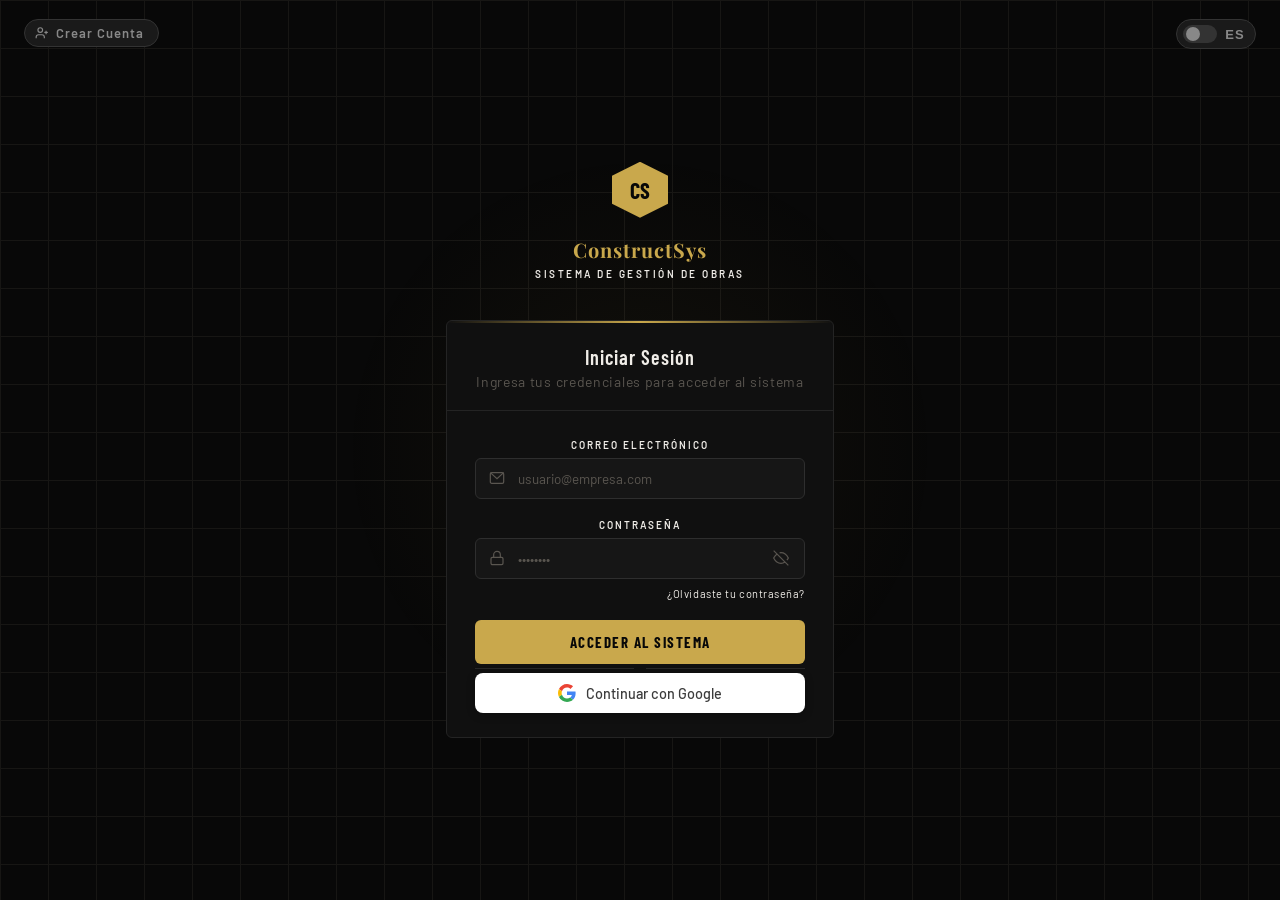
==== src/index.html @ fc194e28 "Add frontend of the website" ====
<![base64]>
<!-- DOCUMENTACIÓN -->
<!-- Login view -->
<!-- Ultima Modificación: 31/05/2026 -->
<!-- Autor: Magallanes López Carlos Gabriel -->
<!-- Email: cgmagallanes23@gmail.com -->
<!-- Versión del Proyecto: 1.0 -->
<![base64]>

<!DOCTYPE html>
<html lang="es">
	<head>
		<meta charset="UTF-8">
		<meta name="viewport" content="width=device-width, initial-scale=1.0">
		<title>ConstructSys - Login</title>
		
		<!-- Preconectar con Google Fonts -->
		<link rel="preconnect" href="https://fonts.googleapis.com">
		<link href="https://fonts.googleapis.com/css2?family=Barlow:wght@300;400;500;600&family=Barlow+Condensed:wght@400;600;700&family=Playfair+Display:wght@600;700&display=swap" rel="stylesheet">
		
		<link rel="stylesheet" href="styles/index.css">
		<link rel="icon" href="../assets/icons/constructsys.ico">
	</head>
	<body>

		<!-- Fondos decorativos -->
		<div class="bg-grid"></div>
		<div class="bg-glow"></div>

		<!-- Botón Crear Cuenta -->
		<a href="views/register.html" class="btn-register">
			<svg viewBox="0 0 24 24" fill="none" stroke="currentColor" stroke-width="2">
				<path d="M16 21v-2a4 4 0 0 0-4-4H6a4 4 0 0 0-4 4v2"/>
				<circle cx="9" cy="7" r="4"/>
				<line x1="19" y1="8" x2="19" y2="14"/>
				<line x1="22" y1="11" x2="16" y2="11"/>
			</svg>
			Crear Cuenta
		</a>

		<!-- Toasts (Notificador) -->
		<div id="toast-container"></div>

		<!-- Toggle de Idioma -->
		<button class="lang-toggle" id="lang-toggle" aria-label="Cambiar idioma">
			<div class="lang-switch"></div>
			<span class="lang-label" id="lang-label">ES</span>
		</button>

		<!-- Contenedor del Login -->
		<div class="login-wrap">

			<!-- Logo -->
			<div class="login-logo">
				<div class="logo-hex">
					<span>CS</span>
				</div>
				<div class="logo-company">
					ConstructSys
				</div>
				<div class="logo-sub">
					Sistema de Gestión de Obras
				</div>
			</div>

			<!-- Carta del Login -->
			<div class="login-card">

				<!-- Encabezado de la Carta -->
				<div class="card-header-login">
					<h1>Iniciar Sesión</h1>
					<p>Ingresa tus credenciales para acceder al sistema</p>
				</div>

				<!-- Cuerpo de la Carta -->
				<div class="card-body-login">

					<!-- Banner de Error -->
					<div class="error-banner" id="error-banner">
						
						<!-- Stroke es el contorno y la  ViewBox: min-x, min-y, width, height -->
						<svg viewBox="0 0 24 24" fill="none" stroke="currentColor" stroke-width="2">   
							<circle cx="12" cy="12" r="10"/>
							<line x1="12" y1="8" x2="12" y2="12"/>
							<line x1="12" y1="16" x2="12.01" y2="16"/>
						</svg>
						
						<span id="error-msg">Credenciales incorrectas.</span>
					</div>

					<!-- Campo de Email-->
					<div class="field">
						<label for="email">Correo Electrónico</label>
						<div class="input-wrap">
							<svg class="input-icon" viewBox="0 0 24 24" fill="none" stroke="currentColor" stroke-width="1.8">							
								<rect x="2" y="4" width="20" height="16" rx="2"/>
								<polyline points="2,4 12,13 22,4"/>
							</svg>
							<input type="email" id="email" placeholder="usuario@empresa.com" autocomplete="off">
						</div>
					</div>

					<!-- Campo de Contraseña -->
					<div class="field">
						
						<!-- Encabezado del Campo de Contraseña -->
						<label for="password">Contraseña</label>
						
						<!-- Contenedor del Campo de Contraseña -->
						<div class="input-wrap">
							<svg class="input-icon" viewBox="0 0 24 24" fill="none" stroke="currentColor" stroke-width="1.8">
								<rect x="3" y="11" width="18" height="11" rx="2"/>
								
								<!-- M=Move To, V=Vertical Line, v=Vertical Line (relative), a=Arc (Relative), c=Cubic Bezier Curve (relative) -->
								<path d="M7 11V7a5 5 0 0 1 10 0v4"/>
							
							</svg>
							<input type="password" id="password" placeholder="••••••••" autocomplete="off">
							<button type="button" class="toggle-pw" id="toggle-pw" aria-label="Mostrar contraseña">
								
								<!-- Icono del Ojo Cerrado -->
								<svg id="icon-eye-off" viewBox="0 0 24 24" fill="none" stroke="currentColor" stroke-width="1.8">
									<path d="M17.94 17.94A10.07 10.07 0 0 1 12 20c-7 0-11-8-11-8a18.45 18.45 0 0 1 5.06-5.94"/>
									<path d="M9.9 4.24A9.12 9.12 0 0 1 12 4c7 0 11 8 11 8a18.5 18.5 0 0 1-2.16 3.19"/>
									<line x1="1" y1="1" x2="23" y2="23"/>
								</svg>
								
								<!-- Icono del Ojo Abierto -->
								<svg id="icon-eye" viewBox="0 0 24 24" fill="none" stroke="currentColor" stroke-width="1.8" style="display:none">
									<path d="M1 12s4-8 11-8 11 8 11 8-4 8-11 8-11-8-11-8z"/>
									<circle cx="12" cy="12" r="3"/>
								</svg>

							</button>
						</div>
					</div>

					<!-- Olvidaste tu contraseña -->
					<div class="field-meta">
						<a href="#" class="link-subtle">¿Olvidaste tu contraseña?</a>
					</div>

					<!-- Botón de Envío -->
					<button class="btn-submit" id="btn-login">
						<span class="btn-text">Acceder al Sistema</span>
						<div class="spinner"></div>
					</button>
					
					<!-- Separador -->
					<div class="divider-oauth"></div>

					<!-- Google OAuth -->
					<a href="api/auth/google/redirect.php" class="btn-google">
						<svg width="18" height="18" viewBox="0 0 48 48">
							<path fill="#EA4335" d="M24 9.5c3.54 0 6.71 1.22 9.21 3.6l6.85-6.85C35.9 2.38 30.47 0 24 0 14.62 0 6.51 5.38 2.56 13.22l7.98 6.19C12.43 13.72 17.74 9.5 24 9.5z"/>
							<path fill="#4285F4" d="M46.98 24.55c0-1.57-.15-3.09-.38-4.55H24v9.02h12.94c-.58 2.96-2.26 5.48-4.78 7.18l7.73 6c4.51-4.18 7.09-10.36 7.09-17.65z"/>
							<path fill="#FBBC05" d="M10.53 28.59c-.48-1.45-.76-2.99-.76-4.59s.27-3.14.76-4.59l-7.98-6.19C.92 16.46 0 20.12 0 24c0 3.88.92 7.54 2.56 10.78l7.97-6.19z"/>
							<path fill="#34A853" d="M24 48c6.48 0 11.93-2.13 15.89-5.81l-7.73-6c-2.18 1.48-4.97 2.31-8.16 2.31-6.26 0-11.57-4.22-13.47-9.91l-7.98 6.19C6.51 42.62 14.62 48 24 48z"/>
						</svg>
						Continuar con Google
					</a>

				</div>
			</div>
		</div>

		<!-- Scripts -->
		<script src="scripts/index.js"></script>
	
	</body>
</html>

<![base64]>
---- src/styles/index.css ----
/*****************************************************************************************************************************************************************************/
/*                                                                                                                                                                           */
/*                                                                  Estilos para el Proyecto ConstructSys                                                                    */
/*                                                                                                                                                                           */
/*****************************************************************************************************************************************************************************/
/*                                                                                                                                                                           */
/* Autor: Magallanes López Carlos Gabriel                                                                                                                                    */
/* Versión del Proyecto: 1.0                                                                                                                                                 */
/* Correo: cgmagallanes23@gmail.com                                                                                                                                          */
/* Ultima Modificación: 22/05/2026                                                                                                                                           */
/*                                                                                                                                                                           */
/*****************************************************************************************************************************************************************************/

/* Variables */
:root {
	--bg: #080808;
	--surface:#101010;
	--surface2: #161616;
	--surface3: #1e1e1e;
	--border: #242424;
	--border2: #2e2e2e;
	--gold: #c9a84c;
	--gold-dim: #8a6e2e;
	--gold-glow: rgba(201,168,76,0.12);
	--red: #c0392b;
	--green: #27ae60;
	--text: #f0ede8;
	--text2: #9e9890;
	--text3: #5a5650;
	--radius: 6px;
	--transition: 0.3s cubic-bezier(0.4, 0, 0.2, 1);
}

/* Reset básico */
*, *::before, *::after{
	box-sizing: border-box;
	margin: 0;
	padding: 0;
}

/* Comportamiento de scroll suave */
html{scroll-behavior:smooth;}

/* Estilos del Cuerpo */
body {
	font-family: 'Barlow', sans-serif;
	background: var(--bg);
	color: var(--text);
	min-height: 100vh;
	display: flex;
	align-items: center;
	justify-content: center;
	overflow: hidden;                                                                    /* Evita scroll al tener fondos fijos */
	position: relative;
}

/* Cuadrícula de fondo */
.bg-grid {
	position: fixed;
	inset: 0;                                                                            /* Hace que el fondo cubra toda la pantalla sin importar el tamaño */
	background-image:
		linear-gradient(#736e61 1px, transparent 1px),
		linear-gradient(90deg, #736e61 1px, transparent 1px);
	background-size: 48px 48px;
	opacity: 0.15;
	pointer-events: none;
}

/* Resplandor suave centrado */
.bg-glow {
	position: fixed;
	width: 600px;
	height: 600px;
	border-radius: 50%;
	background: radial-gradient(circle, rgba(201, 168, 76, 0.06) 0%, transparent 70%);   /* Un resplandor suave centrado */
	top: 50%;
	left: 50%;
	transform: translate(-50%, -50%);
	pointer-events: none;
}

/* Contenedor de login */
.login-wrap {
	position: relative;
	z-index: 10;
	width: 100%;
	max-width: 420px;
	padding: 24px 16px;
	animation: fadeUp 0.65s ease forwards;
	opacity: 0;
}

/* Animación de aparición */
@keyframes fadeUp {
  from {opacity: 0; transform: translateY(28px);}
  to {opacity: 1; transform: translateY(0);}
}

/* Logo / encabezado */
.login-logo {
	display: flex;
	flex-direction: column;
	align-items: center;
	margin-bottom: 40px;
}

/* Hexágono del logo */
.logo-hex {
	width: 56px; height: 56px;
	background: var(--gold);
	clip-path: polygon(50% 0%,100% 25%,100% 75%,50% 100%,0% 75%,0% 25%);
	display: flex;
	align-items: center;
	justify-content: center;
	margin-bottom: 18px;
	animation: hexPulse 3s ease-in-out infinite;
}

/* Animación de pulso para el hexágono */
@keyframes hexPulse {
  0%, 100% {box-shadow:0 0 0 0 rgba(201, 168, 76, 0);}
  50% {box-shadow:0 0 0 8px rgba(201, 168, 76, 0.12);}
}

/* Texto dentro del hexágono */
.logo-hex span {
	font-family: 'Barlow Condensed', sans-serif;
	font-weight: 700;
	font-size: 22px;
	color: var(--bg);
}

/* Nombre de la empresa debajo del hexágono */
.logo-company {
	font-family: 'Playfair Display', serif;
	font-size: 20px;
	font-weight: 700;
	color: var(--gold);
	letter-spacing: 0.05em;
	text-align: center;
}

/* Subtítulo del logo */
.logo-sub {
	font-size: 10px;
	font-weight: 600;
	color: var(--text);
	letter-spacing: 0.25em;
	text-transform: uppercase;
	margin-top: 5px;
}

/* Tarjeta del formulario */
.login-card {
	background: var(--surface);
	border: 1px solid var(--border);
	border-radius: var(--radius);
	overflow: hidden;                                                                    /* Hace que el contenido se corte dentro del contenedor */
	position: relative;
}

/* Línea dorada superior */
.login-card::before {
	content: '';
	position: absolute;
	top: 0; left: 0; right: 0; height: 2px;
	background: linear-gradient(90deg, transparent, var(--gold), transparent);
}

/* Encabezado de la tarjeta */
.card-header-login {
	padding: 24px 28px 20px;
	border-bottom: 1px solid var(--border);
}

/* Título del encabezado */
.card-header-login h1 {
	font-family: 'Barlow Condensed', sans-serif;
	font-size: 20px;
	font-weight: 600;
	letter-spacing: 0.05em;
	color: var(--text);
	text-align: center;
}

/* Párrafo debajo del título */
.card-header-login p {
	font-size: 14px;
	color: var(--text3);
	margin-top: 4px;
	letter-spacing: 0.05em;
	text-align: center;
}

/* Cuerpo del formulario */
.card-body-login {padding: 28px 28px 24px;}

/* Grupos de campo */
.field {
	display: flex;
	flex-direction: column;
	gap: 7px;
	margin-bottom: 20px;
}

/* Etiquetas de Grupos de campo */
.field label {
	font-size: 10px;
	font-weight: 600;
	letter-spacing: 0.2em;
	text-transform: uppercase;
	color: var(--text);
	text-align: center;
}

/* Contenedor del campo de entrada */
.input-wrap {position: relative;}

/* Icono dentro del campo de entrada */
.input-wrap .input-icon {
	position: absolute;
	left: 14px;
	top: 50%;
	transform: translateY(-50%);
	width: 16px; height: 16px;
	color: var(--text3);
	pointer-events: none;
	transition: color var(--transition);
}

/* Estilos para los campos de entrada */
.input-wrap input {
	background: var(--surface2);
	border: 1px solid var(--border2);
	border-radius: var(--radius);
	padding: 11px 14px 11px 42px;
	color: var(--text);
	font-family: 'Barlow', sans-serif;
	font-size: 13.5px;
	width: 100%;
	outline: none;
	transition: border-color var(--transition), box-shadow var(--transition);
	appearance: none;                                                                    /* Elimina estilos nativos en navegadores como Safari */
}

/* Estado de enfoque para los campos de entrada */
.input-wrap input:focus {
	border-color: var(--gold);
	box-shadow: 0 0 0 3px var(--gold-glow);
}

/* Línea de enfoque debajo del campo de entrada */
.input-wrap input:focus + .input-focus-line { opacity: 1; }

/* Cambia el color del icono cuando el campo de entrada está enfocado */
.input-wrap input:focus ~ .input-icon { color: var(--gold); }

/* Placeholder de los campos de entrada */
.input-wrap input::placeholder { color: var(--text3); }

/* Botón de mostrar/ocultar contraseña */
.toggle-pw {
	position: absolute;
	right: 12px;
	top: 50%;
	transform: translateY(-50%);
	background: none;
	border: none;
	cursor: pointer;
	color: var(--text3);
	padding: 4px;
	transition: color var(--transition);
	display: flex;
	align-items: center;
}

/* Estado hover para el botón de mostrar/ocultar contraseña */
.toggle-pw:hover {color: var(--gold);}

/* Iconos dentro del botón de mostrar/ocultar contraseña */
.toggle-pw svg {width: 16px; height: 16px;}

/* Botón de submit */
.btn-submit {
	width: 100%;
	padding: 13px 22px;
	background: var(--gold);
	color: var(--bg);
	border: none;
	border-radius: var(--radius);
	font-family: 'Barlow Condensed', sans-serif;
	font-size: 15px;
	font-weight: 700;
	letter-spacing: 0.1em;
	text-transform: uppercase;
	cursor: pointer;
	transition: all var(--transition);
	position: relative;
	overflow: hidden;
	margin-top: 8px;
	display: flex;
	align-items: center;
	justify-content: center;
	gap: 10px;
}

/* Estado hover para el botón de submit */
.btn-submit:hover:not(:disabled) {
	background: #d9b85c;
	box-shadow: 0 4px 20px rgba(201,168,76,0.28);
	transform: translateY(-1px);
}

/* Estado activo para el botón de submit */
.btn-submit:active:not(:disabled) {transform: translateY(0);}

/* Estado deshabilitado para el botón de submit */
.btn-submit:disabled {
	opacity: 0.6;
	cursor: not-allowed;
	transform: none;
	box-shadow: none;
}

/* Spinner */
.spinner {
	display: none;
	width: 18px; height: 18px;
	border: 2px solid rgba(8,8,8,0.3);
	border-top-color: var(--bg);
	border-radius: 50%;
	animation: spin 0.7s linear infinite;
}

/* Animación de giro para el spinner */
@keyframes spin {to {transform: rotate(360deg);}}

/* Estado de carga para el botón de submit */
.btn-submit.loading .btn-text {display: none;}

/* Muestra el spinner cuando el botón está en estado de carga */
.btn-submit.loading .spinner {display: block;}

/* Mensaje de error */
.error-banner {
	display: none;
	align-items: center;
	gap: 10px;
	background: rgba(192,57,43,0.08);
	border: 1px solid rgba(192,57,43,0.25);
	border-left: 3px solid var(--red);
	border-radius: var(--radius);
	padding: 11px 14px;
	font-size: 12.5px;
	color: #e74c3c;
	margin-bottom: 20px;
	animation: slideInBanner 0.3s ease;
}

/* Muestra el banner de error */
.error-banner.show {display: flex;}

/* Animación de Dezliz hacia adentro del Banner */
@keyframes slideInBanner {
  from {opacity:0; transform:translateY(-8px);}
  to {opacity:1; transform:translateY(0);}
}

/* SVG del Banner */
.error-banner svg {
	width: 16px; 
	height: 16px; 
	flex-shrink: 0;
}

/* Enlace de olvidé contraseña */
.field-meta {
	display: flex;
	justify-content: flex-end;
	margin-top: -12px;
	margin-bottom: 20px;
}

/* Link de olvidé contraseña */
.link-subtle {
	font-size: 11px;
	color: var(--text);
	text-decoration: none;
	transition: color var(--transition);
	letter-spacing: 0.05em;
}

/* Estado Hover del Link de olvidé contraseña */
.link-subtle:hover {color: var(--gold);}

/* Contenedor del Toast de éxito */
#toast-container {
  position: fixed;
  top: 24px;
  right: 24px;
  z-index: 9999;
  display: flex;
  flex-direction: column;
  gap: 10px;
}

/* Toast de éxito */
.toast {
	background: var(--surface);
	border: 1px solid var(--border);
	border-left: 3px solid var(--gold);
	padding: 14px 18px;
	border-radius: var(--radius);
	font-size: 13px;
	color: var(--text);
	display: flex;
	align-items: center;
	gap: 10px;
	box-shadow: 0 8px 32px rgba(0,0,0,0.5);
	animation: slideIn 0.3s ease forwards;
	max-width: 300px;
}

/* Resultados del Toast */
.toast.success {border-left-color: var(--green);}                                        /* Exito */
.toast.error {border-left-color: var(--red);}                                            /* Fallo */

/* Animación de Desliz hacia adentro */
@keyframes slideIn {
  from {transform: translateX(100%); opacity: 0;}
  to {transform: translateX(0); opacity: 1;}
}

/* Scrollbar */
::-webkit-scrollbar{width: 6px; height: 6px;}                                            /* Ancho y Alto del Scrollbar */ 
::-webkit-scrollbar-track{background: var(--surface);}                                   /* Pista del Scrollbar */
::-webkit-scrollbar-thumb{background: var(--border2); border-radius: 3px;}               /* Pulgar del Scrollbar */
::-webkit-scrollbar-thumb:hover{background: var(--gold-dim);}                            /* Estado de Hover del Scrollbar */

/* Toggle de Idioma */
.lang-toggle {
	position: fixed;
	top: 1.2rem;
	right: 1.5rem;
	z-index: 100;
	display: flex;
	align-items: center;
	gap: 8px;
	background: #1a1a1a;
	border: 1.5px solid #333;
	border-radius: 999px;
	padding: 5px 10px 5px 6px;
	cursor: pointer;
	user-select: none;                                                                     /* Evita que el texto del toggle sea seleccionable */
	transition: border-color 0.2s;
}

/* Estado Hover para el Toggle de Idioma */
.lang-toggle:hover {border-color: var(--gold);}

/* Interruptor del Toggle de Idioma */
.lang-toggle .lang-switch {
	width: 34px;
	height: 18px;
	background: #333;
	border-radius: 999px;
	position: relative;
	transition: background 0.25s;
	flex-shrink: 0;       
	box-sizing: border-box;                                                           
}

/* PseudoElemento del Interruptor para crear el círculo deslizante */
.lang-toggle .lang-switch::after {
    content: '';
    position: absolute;
    top: 50%;
    left: 3px;
    transform: translateY(-50%);
    width: 14px;
    height: 14px;
    background: #888;
    border-radius: 50%;
    transition: transform 0.25s, background 0.25s;
}

/* Estado Activo para el Toggle de Idioma */
.lang-toggle.active .lang-switch { 
	background: #1a1a1a; 
	border: 1.5px solid var(--gold); 
}

/* Mueve el círculo del interruptor y cambia su color cuando el toggle está activo */
.lang-toggle.active .lang-switch::after { 
	transform: translateY(-50%) translateX(16px);  
	background: var(--gold); 
}

/* Etiqueta del idioma al lado del interruptor */
.lang-toggle .lang-label {
	font-size: 13px;
	font-weight: 600;
	letter-spacing: 0.08em;
	color: #888;
	transition: color 0.25s;
	min-width: 20px;
	text-align: center;
}

/* Cambia el color de la etiqueta del idioma activo */
.lang-toggle.active .lang-label {color: var(--gold);}

/* Botón Crear Cuenta */
.btn-register {
	position: fixed;
	top: 1.2rem;
	left: 1.5rem;
	z-index: 100;
	display: flex;
	align-items: center;
	gap: 7px;
	background: #1a1a1a;
	border: 1.5px solid #333;
	border-radius: 999px;
	padding: 5px 14px 5px 10px;
	font-family: 'Barlow', sans-serif;
	font-size: 13px;
	font-weight: 600;
	letter-spacing: 0.08em;
	color: #888;
	text-decoration: none;
	transition: border-color 0.2s, color 0.2s;
}

/* Estado Hover para el Botón Crear Cuenta */
.btn-register:hover {
	border-color: var(--gold);
	color: var(--gold);
}

/* SVG del botón Crear Cuenta */
.btn-register svg {
	width: 14px;
	height: 14px;
}

/* Separador */
.divider-oauth {
    display: flex;
    align-items: center;
    gap: 0.75rem;
    margin: 0.25rem 0;
}

/* Líneas a los lados del texto del separador */
.divider-oauth::before, .divider-oauth::after {
    content: '';
    flex: 1;
    height: 1px;
    background: rgba(255, 255, 255, 0.1);
}

/* Texto del separador */
.divider-oauth span {
    font-size: 0.72rem;
    color: rgba(255, 255, 255, 0.35);
    letter-spacing: 0.05em;
    text-transform: uppercase;
    white-space: nowrap;
}

/* Botón Google */
.btn-google {
    display: flex;
    align-items: center;
    justify-content: center;
    gap: 0.65rem;
    width: 100%;
    padding: 0.7rem 1rem;
    background: #ffffff;
    color: #3c3c3c;
    border: none;
    border-radius: 8px;
    font-family: 'Barlow', sans-serif;
    font-size: 0.9rem;
    font-weight: 500;
    text-decoration: none;
    cursor: pointer;
    transition: background 0.2s ease, box-shadow 0.2s ease, transform 0.15s ease;
    box-shadow: 0 2px 8px rgba(0, 0, 0, 0.25);
}

/* Estado Hover para el botón Google */
.btn-google:hover {
    background: #f5f5f5;
    box-shadow: 0 4px 14px rgba(0, 0, 0, 0.35);
    transform: translateY(-1px);
}

/* Estado Activo para el botón Google */
.btn-google:active {
    transform: translateY(0);
    box-shadow: 0 2px 6px rgba(0, 0, 0, 0.2);
}

/* SVG dentro del botón Google */
.btn-google svg {flex-shrink: 0;}

/* Responsive Design (Reducir Padding) */
@media(max-width:480px){
	.card-body-login, .card-header-login, .card-footer-login{
		padding-left:20px;
		padding-right:20px;
	}
}

/*****************************************************************************************************************************************************************************/
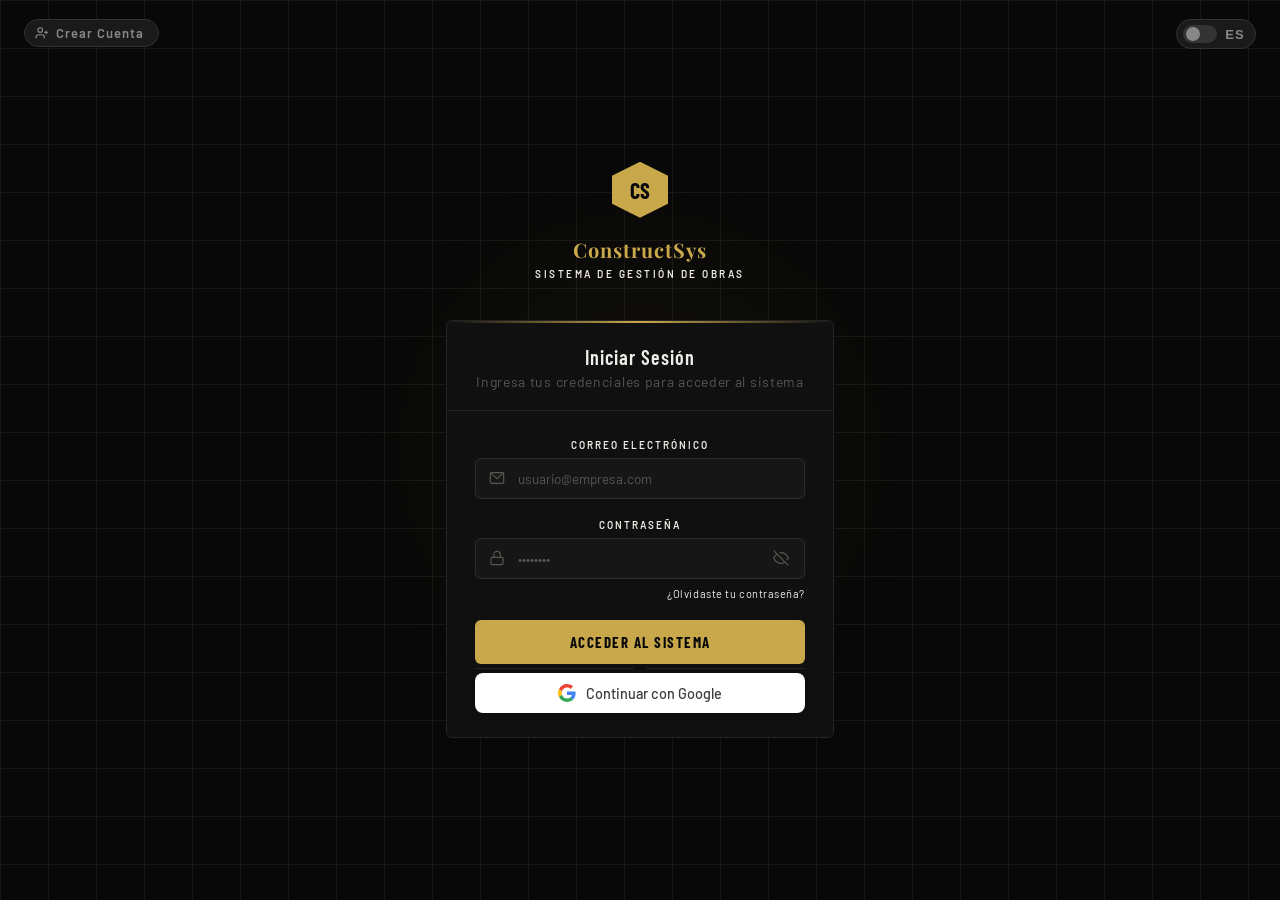
==== commit 39685185: "Add files via upload" ====
--- a/src/index.html
+++ b/src/index.html
@@ -1,7 +1,7 @@
 <![base64]>
 <!-- DOCUMENTACIÓN -->
 <!-- Login view -->
-<!-- Ultima Modificación: 31/05/2026 -->
+<!-- Ultima Modificación: 05/06/2026 -->
 <!-- Autor: Magallanes López Carlos Gabriel -->
 <!-- Email: cgmagallanes23@gmail.com -->
 <!-- Versión del Proyecto: 1.0 -->
@@ -19,7 +19,7 @@
 		<link href="https://fonts.googleapis.com/css2?family=Barlow:wght@300;400;500;600&family=Barlow+Condensed:wght@400;600;700&family=Playfair+Display:wght@600;700&display=swap" rel="stylesheet">
 		
 		<link rel="stylesheet" href="styles/index.css">
-		<link rel="icon" href="../assets/icons/constructsys.ico">
+		<link rel="icon" href="assets/icons/constructsys.ico">
 	</head>
 	<body>
 
@@ -137,7 +137,7 @@
 
 					<!-- Olvidaste tu contraseña -->
 					<div class="field-meta">
-						<a href="#" class="link-subtle">¿Olvidaste tu contraseña?</a>
+						<a href="views/forgot-password.html" class="link-subtle">¿Olvidaste tu contraseña?</a>
 					</div>
 
 					<!-- Botón de Envío -->
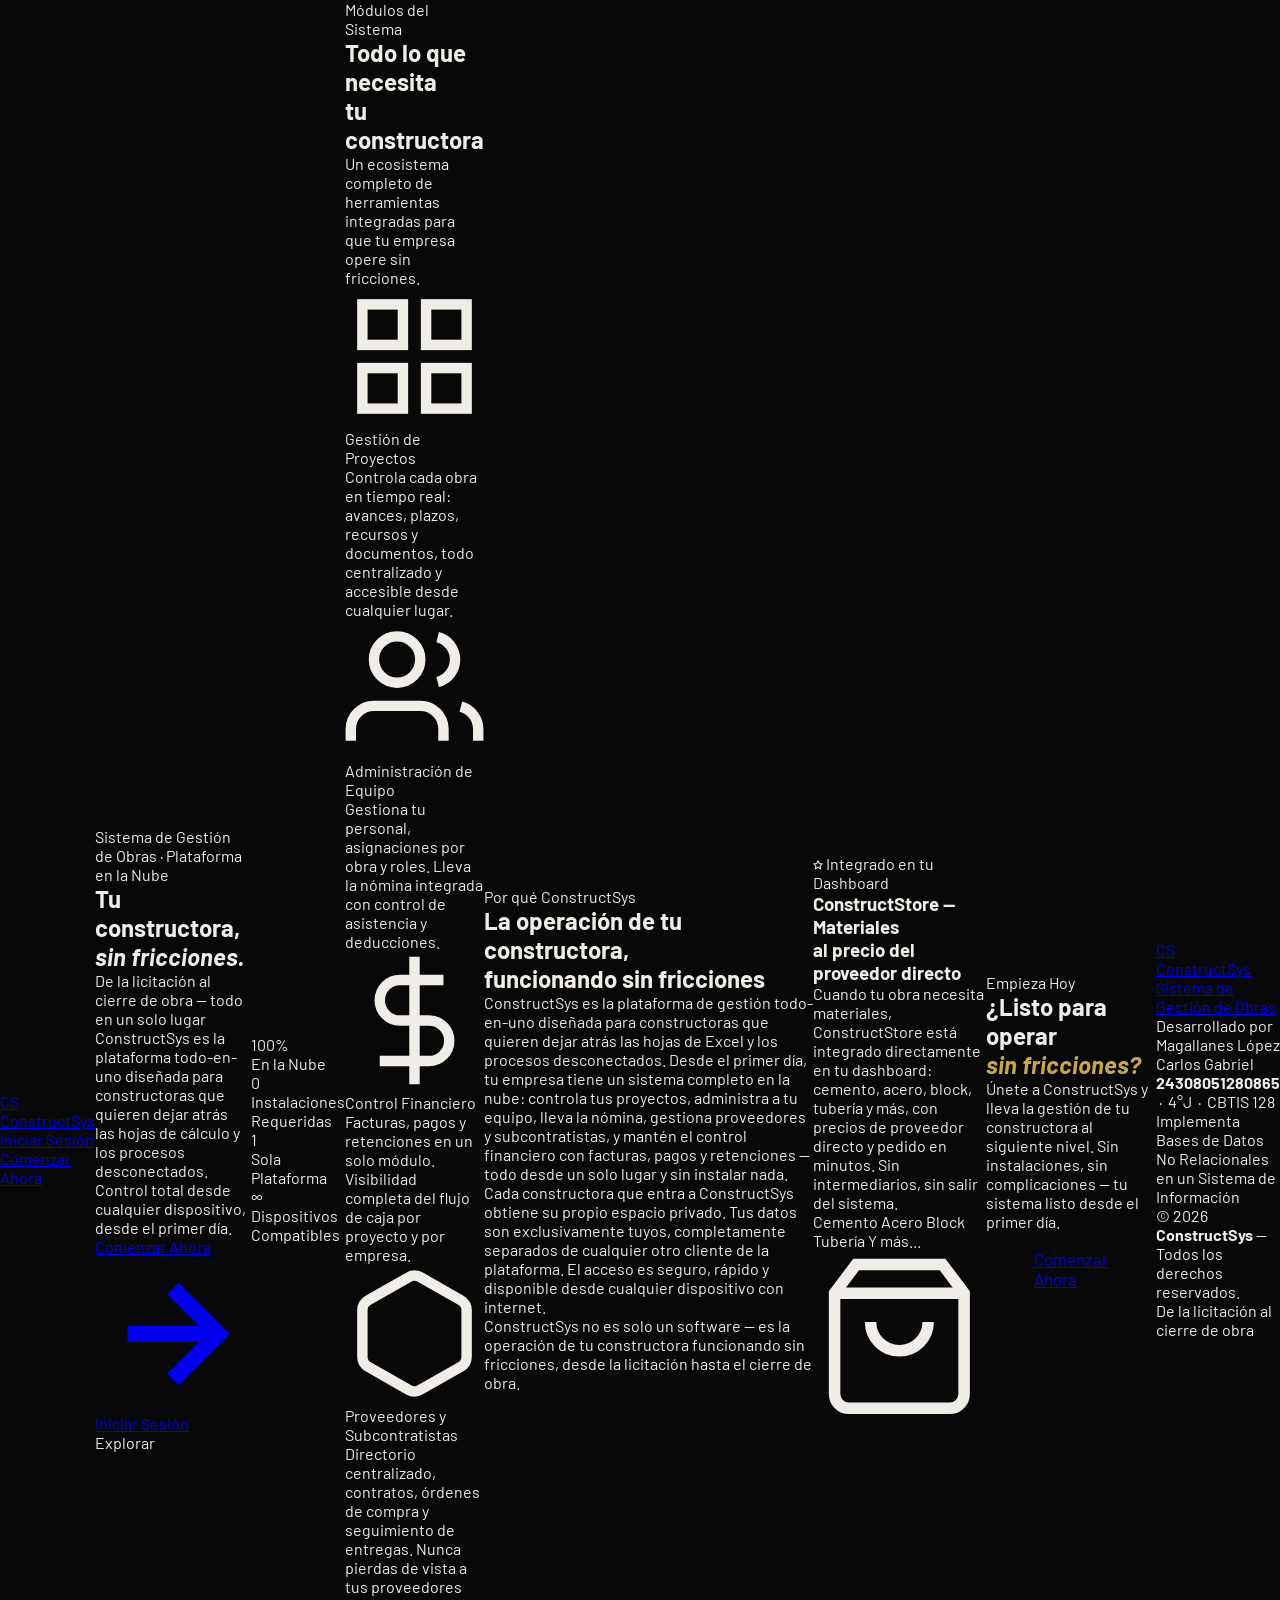
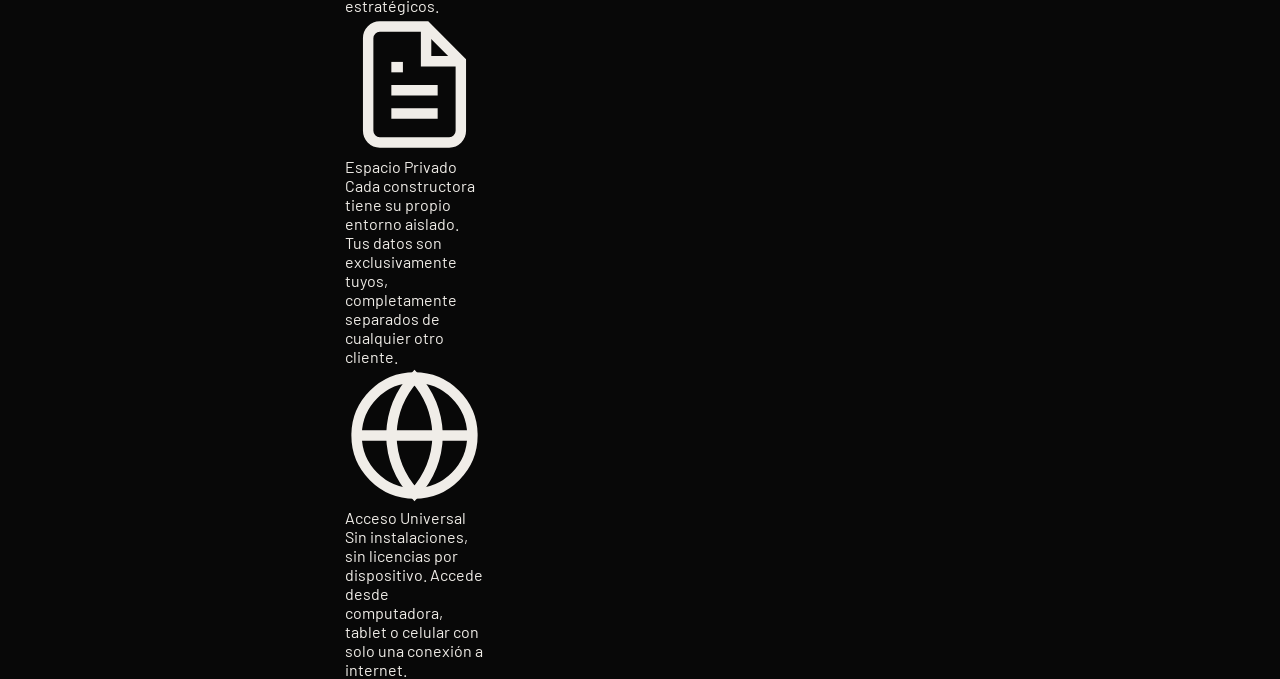
==== commit 00606d33: "Add files via upload" ====
--- a/src/index.html
+++ b/src/index.html
@@ -1,6 +1,6 @@
 <![base64]>
 <!-- DOCUMENTACIÓN -->
-<!-- Login view -->
+<!-- Landing Page / Index view -->
 <!-- Ultima Modificación: 05/06/2026 -->
 <!-- Autor: Magallanes López Carlos Gabriel -->
 <!-- Email: cgmagallanes23@gmail.com -->
@@ -12,161 +12,373 @@
 	<head>
 		<meta charset="UTF-8">
 		<meta name="viewport" content="width=device-width, initial-scale=1.0">
-		<title>ConstructSys - Login</title>
-		
+		<title>ConstructSys — Gestión de Obras</title>
+
 		<!-- Preconectar con Google Fonts -->
 		<link rel="preconnect" href="https://fonts.googleapis.com">
-		<link href="https://fonts.googleapis.com/css2?family=Barlow:wght@300;400;500;600&family=Barlow+Condensed:wght@400;600;700&family=Playfair+Display:wght@600;700&display=swap" rel="stylesheet">
-		
+		<link href="https://fonts.googleapis.com/css2?family=Barlow:wght@300;400;500;600&family=Barlow+Condensed:wght@400;600;700;800&family=Playfair+Display:ital,wght@0,700;1,600&display=swap" rel="stylesheet">
+
 		<link rel="stylesheet" href="styles/index.css">
 		<link rel="icon" href="assets/icons/constructsys.ico">
 	</head>
 	<body>
 
-		<!-- Fondos decorativos -->
-		<div class="bg-grid"></div>
-		<div class="bg-glow"></div>
-
-		<!-- Botón Crear Cuenta -->
-		<a href="views/register.html" class="btn-register">
-			<svg viewBox="0 0 24 24" fill="none" stroke="currentColor" stroke-width="2">
-				<path d="M16 21v-2a4 4 0 0 0-4-4H6a4 4 0 0 0-4 4v2"/>
-				<circle cx="9" cy="7" r="4"/>
-				<line x1="19" y1="8" x2="19" y2="14"/>
-				<line x1="22" y1="11" x2="16" y2="11"/>
-			</svg>
-			Crear Cuenta
-		</a>
-
-		<!-- Toasts (Notificador) -->
-		<div id="toast-container"></div>
-
-		<!-- Toggle de Idioma -->
-		<button class="lang-toggle" id="lang-toggle" aria-label="Cambiar idioma">
-			<div class="lang-switch"></div>
-			<span class="lang-label" id="lang-label">ES</span>
-		</button>
-
-		<!-- Contenedor del Login -->
-		<div class="login-wrap">
+		<!-- NAVBAR -->
+		<nav>
 
 			<!-- Logo -->
-			<div class="login-logo">
-				<div class="logo-hex">
+			<a href="#" class="nav-logo">
+				<div class="nav-hex">
 					<span>CS</span>
 				</div>
-				<div class="logo-company">
-					ConstructSys
-				</div>
-				<div class="logo-sub">
-					Sistema de Gestión de Obras
-				</div>
-			</div>
-
-			<!-- Carta del Login -->
-			<div class="login-card">
-
-				<!-- Encabezado de la Carta -->
-				<div class="card-header-login">
-					<h1>Iniciar Sesión</h1>
-					<p>Ingresa tus credenciales para acceder al sistema</p>
-				</div>
-
-				<!-- Cuerpo de la Carta -->
-				<div class="card-body-login">
-
-					<!-- Banner de Error -->
-					<div class="error-banner" id="error-banner">
-						
-						<!-- Stroke es el contorno y la  ViewBox: min-x, min-y, width, height -->
-						<svg viewBox="0 0 24 24" fill="none" stroke="currentColor" stroke-width="2">   
+				<span class="nav-brand">ConstructSys</span>
+			</a>
+
+			<!-- Botones de Acción -->
+			<div class="nav-cta">
+				<a href="views/login.html" class="nav-link">Iniciar Sesión</a>
+				<a href="views/register.html" class="btn-nav">Comenzar Ahora</a>
+			</div>
+
+		</nav>
+
+		<!-- HERO -->
+		<section class="hero">
+
+			<!-- Fondos Decorativos -->
+			<div class="hero-bg">
+				<div class="bg-grid-fine"></div>
+				<div class="bg-grid-coarse"></div>
+				<div class="bg-diag"></div>
+				<div class="bg-radial"></div>
+			</div>
+
+			<!-- Esquinas Decorativas -->
+			<div class="corner-tl"></div>
+			<div class="corner-br"></div>
+
+			<!-- Contenido del Hero -->
+			<div class="hero-content">
+
+				<!-- Etiqueta Superior -->
+				<div class="hero-eyebrow">
+					<span class="hero-eyebrow-dot"></span>
+					Sistema de Gestión de Obras · Plataforma en la Nube
+				</div>
+
+				<!-- Título Principal -->
+				<h1 class="hero-title">
+					Tu constructora,<br><em>sin fricciones.</em>
+				</h1>
+
+				<!-- Subtítulo -->
+				<p class="hero-tagline">De la licitación al cierre de obra — todo en un solo lugar</p>
+
+				<!-- Descripción -->
+				<p class="hero-desc">
+					ConstructSys es la plataforma todo-en-uno diseñada para constructoras que quieren dejar atrás las hojas de cálculo y los procesos desconectados. Control total desde cualquier dispositivo, desde el primer día.
+				</p>
+
+				<!-- Botones de Acción -->
+				<div class="hero-actions">
+
+					<!-- Botón Primario -->
+					<a href="views/register.html" class="btn-primary">
+						Comenzar Ahora
+						<!-- Flecha hacia la derecha -->
+						<svg viewBox="0 0 24 24" fill="none" stroke="currentColor" stroke-width="2.5">
+							<line x1="5" y1="12" x2="19" y2="12"/>
+							<polyline points="12 5 19 12 12 19"/>
+						</svg>
+					</a>
+
+					<!-- Botón Secundario -->
+					<a href="views/login.html" class="btn-outline">Iniciar Sesión</a>
+
+				</div>
+
+			</div>
+
+			<!-- Indicador de Scroll -->
+			<div class="scroll-hint">
+				<span>Explorar</span>
+				<div class="scroll-arrow"></div>
+			</div>
+
+		</section>
+
+		<!-- ESTADÍSTICAS -->
+		<div class="stats-strip">
+			<div class="stats-inner">
+
+				<div class="stat-item">
+					<div class="stat-number">100%</div>
+					<div class="stat-label">En la Nube</div>
+				</div>
+
+				<div class="stat-item">
+					<div class="stat-number">0</div>
+					<div class="stat-label">Instalaciones Requeridas</div>
+				</div>
+
+				<div class="stat-item">
+					<div class="stat-number">1</div>
+					<div class="stat-label">Sola Plataforma</div>
+				</div>
+
+				<div class="stat-item">
+					<div class="stat-number">∞</div>
+					<div class="stat-label">Dispositivos Compatibles</div>
+				</div>
+
+			</div>
+		</div>
+
+		<!-- FUNCIONALIDADES -->
+		<section class="features">
+
+			<!-- Encabezado de la Sección -->
+			<div class="section-eyebrow">Módulos del Sistema</div>
+			<h2 class="section-title">Todo lo que necesita<br>tu constructora</h2>
+			<p class="section-sub">Un ecosistema completo de herramientas integradas para que tu empresa opere sin fricciones.</p>
+
+			<!-- Cuadrícula de Tarjetas -->
+			<div class="features-grid">
+
+				<!-- Tarjeta: Gestión de Proyectos -->
+				<div class="feature-card">
+					<div class="feature-icon">
+						<!-- Cuatro cuadros (cuadrícula) -->
+						<svg viewBox="0 0 24 24" fill="none" stroke="currentColor" stroke-width="1.8">
+							<rect x="3" y="3" width="7" height="7"/>
+							<rect x="14" y="3" width="7" height="7"/>
+							<rect x="3" y="14" width="7" height="7"/>
+							<rect x="14" y="14" width="7" height="7"/>
+						</svg>
+					</div>
+					<div class="feature-title">Gestión de Proyectos</div>
+					<div class="feature-desc">Controla cada obra en tiempo real: avances, plazos, recursos y documentos, todo centralizado y accesible desde cualquier lugar.</div>
+				</div>
+
+				<!-- Tarjeta: Administración de Equipo -->
+				<div class="feature-card">
+					<div class="feature-icon">
+						<!-- Grupo de personas -->
+						<svg viewBox="0 0 24 24" fill="none" stroke="currentColor" stroke-width="1.8">
+							<path d="M17 21v-2a4 4 0 0 0-4-4H5a4 4 0 0 0-4 4v2"/>
+							<circle cx="9" cy="7" r="4"/>
+							<path d="M23 21v-2a4 4 0 0 0-3-3.87"/>
+							<path d="M16 3.13a4 4 0 0 1 0 7.75"/>
+						</svg>
+					</div>
+					<div class="feature-title">Administración de Equipo</div>
+					<div class="feature-desc">Gestiona tu personal, asignaciones por obra y roles. Lleva la nómina integrada con control de asistencia y deducciones.</div>
+				</div>
+
+				<!-- Tarjeta: Control Financiero -->
+				<div class="feature-card">
+					<div class="feature-icon">
+						<!-- Símbolo de dólar -->
+						<svg viewBox="0 0 24 24" fill="none" stroke="currentColor" stroke-width="1.8">
+							<line x1="12" y1="1" x2="12" y2="23"/>
+							<path d="M17 5H9.5a3.5 3.5 0 0 0 0 7h5a3.5 3.5 0 0 1 0 7H6"/>
+						</svg>
+					</div>
+					<div class="feature-title">Control Financiero</div>
+					<div class="feature-desc">Facturas, pagos y retenciones en un solo módulo. Visibilidad completa del flujo de caja por proyecto y por empresa.</div>
+				</div>
+
+				<!-- Tarjeta: Proveedores y Subcontratistas -->
+				<div class="feature-card">
+					<div class="feature-icon">
+						<!-- Caja / paquete -->
+						<svg viewBox="0 0 24 24" fill="none" stroke="currentColor" stroke-width="1.8">
+							<path d="M21 16V8a2 2 0 0 0-1-1.73l-7-4a2 2 0 0 0-2 0l-7 4A2 2 0 0 0 3 8v8a2 2 0 0 0 1 1.73l7 4a2 2 0 0 0 2 0l7-4A2 2 0 0 0 21 16z"/>
+						</svg>
+					</div>
+					<div class="feature-title">Proveedores y Subcontratistas</div>
+					<div class="feature-desc">Directorio centralizado, contratos, órdenes de compra y seguimiento de entregas. Nunca pierdas de vista a tus proveedores estratégicos.</div>
+				</div>
+
+				<!-- Tarjeta: Espacio Privado -->
+				<div class="feature-card">
+					<div class="feature-icon">
+						<!-- Documento con líneas -->
+						<svg viewBox="0 0 24 24" fill="none" stroke="currentColor" stroke-width="1.8">
+							<path d="M14 2H6a2 2 0 0 0-2 2v16a2 2 0 0 0 2 2h12a2 2 0 0 0 2-2V8z"/>
+							<polyline points="14 2 14 8 20 8"/>
+							<line x1="16" y1="13" x2="8" y2="13"/>
+							<line x1="16" y1="17" x2="8" y2="17"/>
+							<polyline points="10 9 9 9 8 9"/>
+						</svg>
+					</div>
+					<div class="feature-title">Espacio Privado</div>
+					<div class="feature-desc">Cada constructora tiene su propio entorno aislado. Tus datos son exclusivamente tuyos, completamente separados de cualquier otro cliente.</div>
+				</div>
+
+				<!-- Tarjeta: Acceso Universal -->
+				<div class="feature-card">
+					<div class="feature-icon">
+						<!-- Globo / internet -->
+						<svg viewBox="0 0 24 24" fill="none" stroke="currentColor" stroke-width="1.8">
 							<circle cx="12" cy="12" r="10"/>
-							<line x1="12" y1="8" x2="12" y2="12"/>
-							<line x1="12" y1="16" x2="12.01" y2="16"/>
-						</svg>
-						
-						<span id="error-msg">Credenciales incorrectas.</span>
-					</div>
-
-					<!-- Campo de Email-->
-					<div class="field">
-						<label for="email">Correo Electrónico</label>
-						<div class="input-wrap">
-							<svg class="input-icon" viewBox="0 0 24 24" fill="none" stroke="currentColor" stroke-width="1.8">							
-								<rect x="2" y="4" width="20" height="16" rx="2"/>
-								<polyline points="2,4 12,13 22,4"/>
-							</svg>
-							<input type="email" id="email" placeholder="usuario@empresa.com" autocomplete="off">
+							<line x1="2" y1="12" x2="22" y2="12"/>
+							<path d="M12 2a15.3 15.3 0 0 1 4 10 15.3 15.3 0 0 1-4 10 15.3 15.3 0 0 1-4-10 15.3 15.3 0 0 1 4-10z"/>
+						</svg>
+					</div>
+					<div class="feature-title">Acceso Universal</div>
+					<div class="feature-desc">Sin instalaciones, sin licencias por dispositivo. Accede desde computadora, tablet o celular con solo una conexión a internet.</div>
+				</div>
+
+			</div>
+
+		</section>
+
+		<!-- POR QUÉ CONSTRUCTSYS -->
+		<section class="copy-section">
+			<div class="copy-inner">
+
+				<!-- Encabezado de la Sección -->
+				<div class="section-eyebrow">Por qué ConstructSys</div>
+				<h2 class="section-title">La operación de tu constructora,<br>funcionando sin fricciones</h2>
+
+				<!-- Cuerpo del Texto -->
+				<div class="copy-body">
+					<p>
+						ConstructSys es la <span class="copy-highlight">plataforma de gestión todo-en-uno</span> diseñada para constructoras que quieren dejar atrás las hojas de Excel y los procesos desconectados. Desde el primer día, tu empresa tiene un sistema completo en la nube: controla tus proyectos, administra a tu equipo, lleva la nómina, gestiona proveedores y subcontratistas, y mantén el control financiero con facturas, pagos y retenciones — <span class="copy-highlight">todo desde un solo lugar y sin instalar nada.</span>
+					</p>
+					<p>
+						Cada constructora que entra a ConstructSys obtiene su propio espacio privado. <span class="copy-highlight">Tus datos son exclusivamente tuyos</span>, completamente separados de cualquier otro cliente de la plataforma. El acceso es seguro, rápido y disponible desde cualquier dispositivo con internet.
+					</p>
+					<p>
+						ConstructSys no es solo un software — es la operación de tu constructora funcionando sin fricciones, <span class="copy-highlight">desde la licitación hasta el cierre de obra.</span>
+					</p>
+				</div>
+
+			</div>
+		</section>
+
+		<!-- CONSTRUCTSTORE -->
+		<section class="store-callout">
+			<div class="store-card">
+
+				<!-- Fondo Decorativo -->
+				<div class="store-card-bg"></div>
+
+				<!-- Contenido Principal -->
+				<div>
+
+					<!-- Insignia de Módulo -->
+					<div class="store-badge">
+
+						<!-- Estrella -->
+						<svg width="10" height="10" viewBox="0 0 24 24" fill="none" stroke="currentColor" stroke-width="2.5">
+							<polygon points="12 2 15.09 8.26 22 9.27 17 14.14 18.18 21.02 12 17.77 5.82 21.02 7 14.14 2 9.27 8.91 8.26 12 2"/>
+						</svg>
+						Integrado en tu Dashboard
+
+					</div>
+
+					<!-- Título y Descripción -->
+					<h3 class="store-title">ConstructStore — Materiales<br>al precio del proveedor directo</h3>
+					<p class="store-desc">Cuando tu obra necesita materiales, ConstructStore está integrado directamente en tu dashboard: cemento, acero, block, tubería y más, con precios de proveedor directo y pedido en minutos. Sin intermediarios, sin salir del sistema.</p>
+
+					<!-- Etiquetas de Materiales -->
+					<div class="store-items">
+						<span class="store-tag">Cemento</span>
+						<span class="store-tag">Acero</span>
+						<span class="store-tag">Block</span>
+						<span class="store-tag">Tubería</span>
+						<span class="store-tag">Y más...</span>
+					</div>
+
+				</div>
+
+				<!-- Ícono Lateral -->
+				<div class="store-action">
+					<div class="store-icon-wrap">
+						<!-- Bolsa de compras -->
+						<svg viewBox="0 0 24 24" fill="none" stroke="currentColor" stroke-width="1.6">
+							<path d="M6 2L3 6v14a2 2 0 0 0 2 2h14a2 2 0 0 0 2-2V6l-3-4z"/>
+							<line x1="3" y1="6" x2="21" y2="6"/>
+							<path d="M16 10a4 4 0 0 1-8 0"/>
+						</svg>
+					</div>
+				</div>
+
+			</div>
+		</section>
+
+		<!-- CTA FINAL -->
+		<section class="final-cta">
+
+			<!-- Fondos Decorativos -->
+			<div class="final-cta-bg"></div>
+			<div class="final-cta-glow"></div>
+
+			<!-- Contenido -->
+			<div class="final-cta-content">
+
+				<!-- Encabezado -->
+				<div class="section-eyebrow">Empieza Hoy</div>
+				<h2 class="section-title">¿Listo para operar<br><em style="font-style:italic; color:var(--gold)">sin fricciones?</em></h2>
+				<p class="final-cta-desc">Únete a ConstructSys y lleva la gestión de tu constructora al siguiente nivel. Sin instalaciones, sin complicaciones — tu sistema listo desde el primer día.</p>
+
+				<!-- Botón Primario -->
+				<a href="views/register.html" class="btn-primary" style="display:inline-flex; font-size:17px; padding:18px 48px;">
+					Comenzar Ahora
+					<!-- Flecha hacia la derecha -->
+					<svg viewBox="0 0 24 24" fill="none" stroke="currentColor" stroke-width="2.5">
+						<line x1="5" y1="12" x2="19" y2="12"/>
+						<polyline points="12 5 19 12 12 19"/>
+					</svg>
+				</a>
+
+			</div>
+
+		</section>
+
+		<!-- FOOTER -->
+		<footer>
+			<div class="footer-inner">
+
+				<!-- Sección Superior del Footer -->
+				<div class="footer-top">
+
+					<!-- Logo -->
+					<a href="#" class="footer-logo">
+						<div class="footer-hex">
+							<span>CS</span>
 						</div>
-					</div>
-
-					<!-- Campo de Contraseña -->
-					<div class="field">
-						
-						<!-- Encabezado del Campo de Contraseña -->
-						<label for="password">Contraseña</label>
-						
-						<!-- Contenedor del Campo de Contraseña -->
-						<div class="input-wrap">
-							<svg class="input-icon" viewBox="0 0 24 24" fill="none" stroke="currentColor" stroke-width="1.8">
-								<rect x="3" y="11" width="18" height="11" rx="2"/>
-								
-								<!-- M=Move To, V=Vertical Line, v=Vertical Line (relative), a=Arc (Relative), c=Cubic Bezier Curve (relative) -->
-								<path d="M7 11V7a5 5 0 0 1 10 0v4"/>
-							
-							</svg>
-							<input type="password" id="password" placeholder="••••••••" autocomplete="off">
-							<button type="button" class="toggle-pw" id="toggle-pw" aria-label="Mostrar contraseña">
-								
-								<!-- Icono del Ojo Cerrado -->
-								<svg id="icon-eye-off" viewBox="0 0 24 24" fill="none" stroke="currentColor" stroke-width="1.8">
-									<path d="M17.94 17.94A10.07 10.07 0 0 1 12 20c-7 0-11-8-11-8a18.45 18.45 0 0 1 5.06-5.94"/>
-									<path d="M9.9 4.24A9.12 9.12 0 0 1 12 4c7 0 11 8 11 8a18.5 18.5 0 0 1-2.16 3.19"/>
-									<line x1="1" y1="1" x2="23" y2="23"/>
-								</svg>
-								
-								<!-- Icono del Ojo Abierto -->
-								<svg id="icon-eye" viewBox="0 0 24 24" fill="none" stroke="currentColor" stroke-width="1.8" style="display:none">
-									<path d="M1 12s4-8 11-8 11 8 11 8-4 8-11 8-11-8-11-8z"/>
-									<circle cx="12" cy="12" r="3"/>
-								</svg>
-
-							</button>
+						<div class="footer-brand-info">
+							<div class="footer-brand-name">ConstructSys</div>
+							<div class="footer-brand-sub">Sistema de Gestión de Obras</div>
 						</div>
-					</div>
-
-					<!-- Olvidaste tu contraseña -->
-					<div class="field-meta">
-						<a href="views/forgot-password.html" class="link-subtle">¿Olvidaste tu contraseña?</a>
-					</div>
-
-					<!-- Botón de Envío -->
-					<button class="btn-submit" id="btn-login">
-						<span class="btn-text">Acceder al Sistema</span>
-						<div class="spinner"></div>
-					</button>
-					
-					<!-- Separador -->
-					<div class="divider-oauth"></div>
-
-					<!-- Google OAuth -->
-					<a href="api/auth/google/redirect.php" class="btn-google">
-						<svg width="18" height="18" viewBox="0 0 48 48">
-							<path fill="#EA4335" d="M24 9.5c3.54 0 6.71 1.22 9.21 3.6l6.85-6.85C35.9 2.38 30.47 0 24 0 14.62 0 6.51 5.38 2.56 13.22l7.98 6.19C12.43 13.72 17.74 9.5 24 9.5z"/>
-							<path fill="#4285F4" d="M46.98 24.55c0-1.57-.15-3.09-.38-4.55H24v9.02h12.94c-.58 2.96-2.26 5.48-4.78 7.18l7.73 6c4.51-4.18 7.09-10.36 7.09-17.65z"/>
-							<path fill="#FBBC05" d="M10.53 28.59c-.48-1.45-.76-2.99-.76-4.59s.27-3.14.76-4.59l-7.98-6.19C.92 16.46 0 20.12 0 24c0 3.88.92 7.54 2.56 10.78l7.97-6.19z"/>
-							<path fill="#34A853" d="M24 48c6.48 0 11.93-2.13 15.89-5.81l-7.73-6c-2.18 1.48-4.97 2.31-8.16 2.31-6.26 0-11.57-4.22-13.47-9.91l-7.98 6.19C6.51 42.62 14.62 48 24 48z"/>
-						</svg>
-						Continuar con Google
 					</a>
 
-				</div>
-			</div>
-		</div>
-
-		<!-- Scripts -->
-		<script src="scripts/index.js"></script>
-	
+					<!-- Datos del Desarrollador -->
+					<div class="footer-dev">
+						<div class="footer-dev-label">Desarrollado por</div>
+						<div class="footer-dev-name">Magallanes López Carlos Gabriel</div>
+						<div class="footer-dev-meta">
+							<strong>24308051280865</strong> &nbsp;·&nbsp; 4°J &nbsp;·&nbsp; CBTIS 128<br>
+							Implementa Bases de Datos No Relacionales en un Sistema de Información
+						</div>
+					</div>
+
+				</div>
+
+				<!-- Sección Inferior del Footer -->
+				<div class="footer-bottom">
+					<div class="footer-copy">
+						&copy; 2026 <strong>ConstructSys</strong> — Todos los derechos reservados.
+					</div>
+					<div class="footer-tagline">De la licitación al cierre de obra</div>
+				</div>
+
+			</div>
+		</footer>
+
 	</body>
 </html>
 
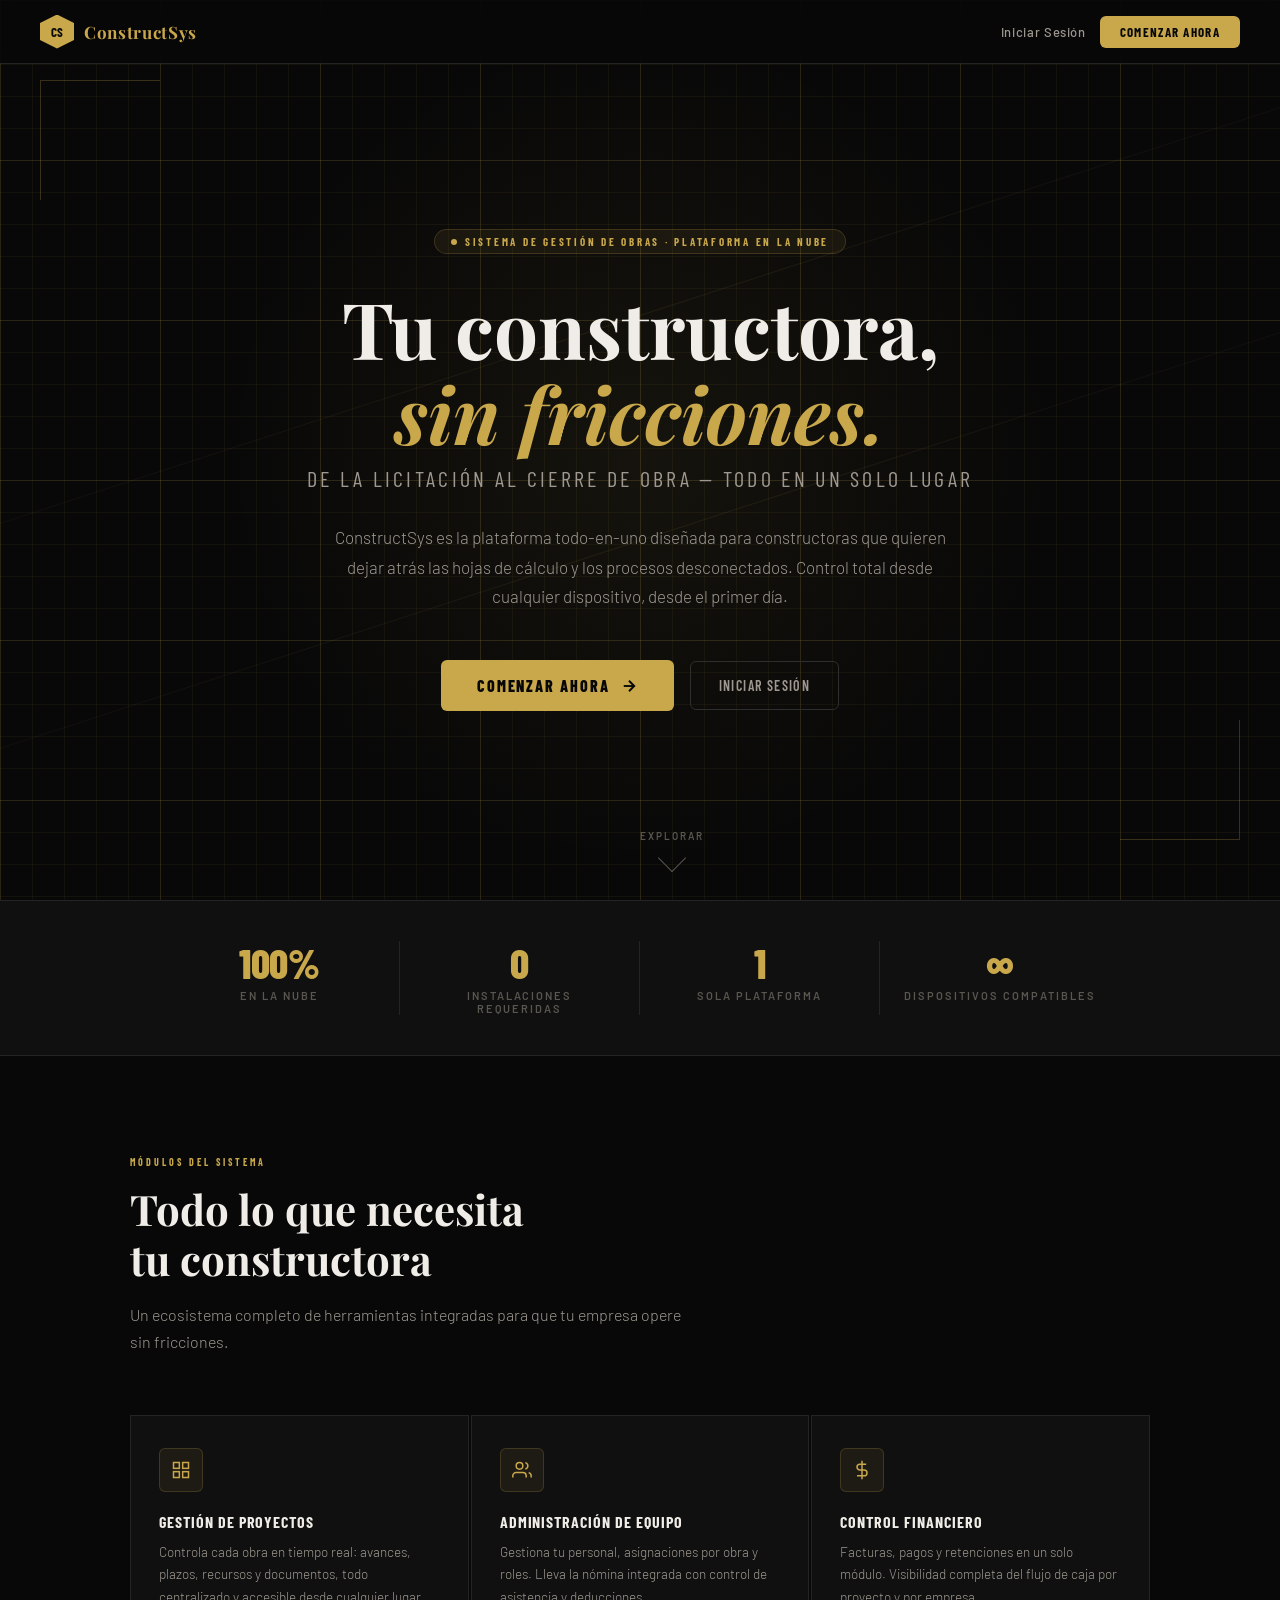
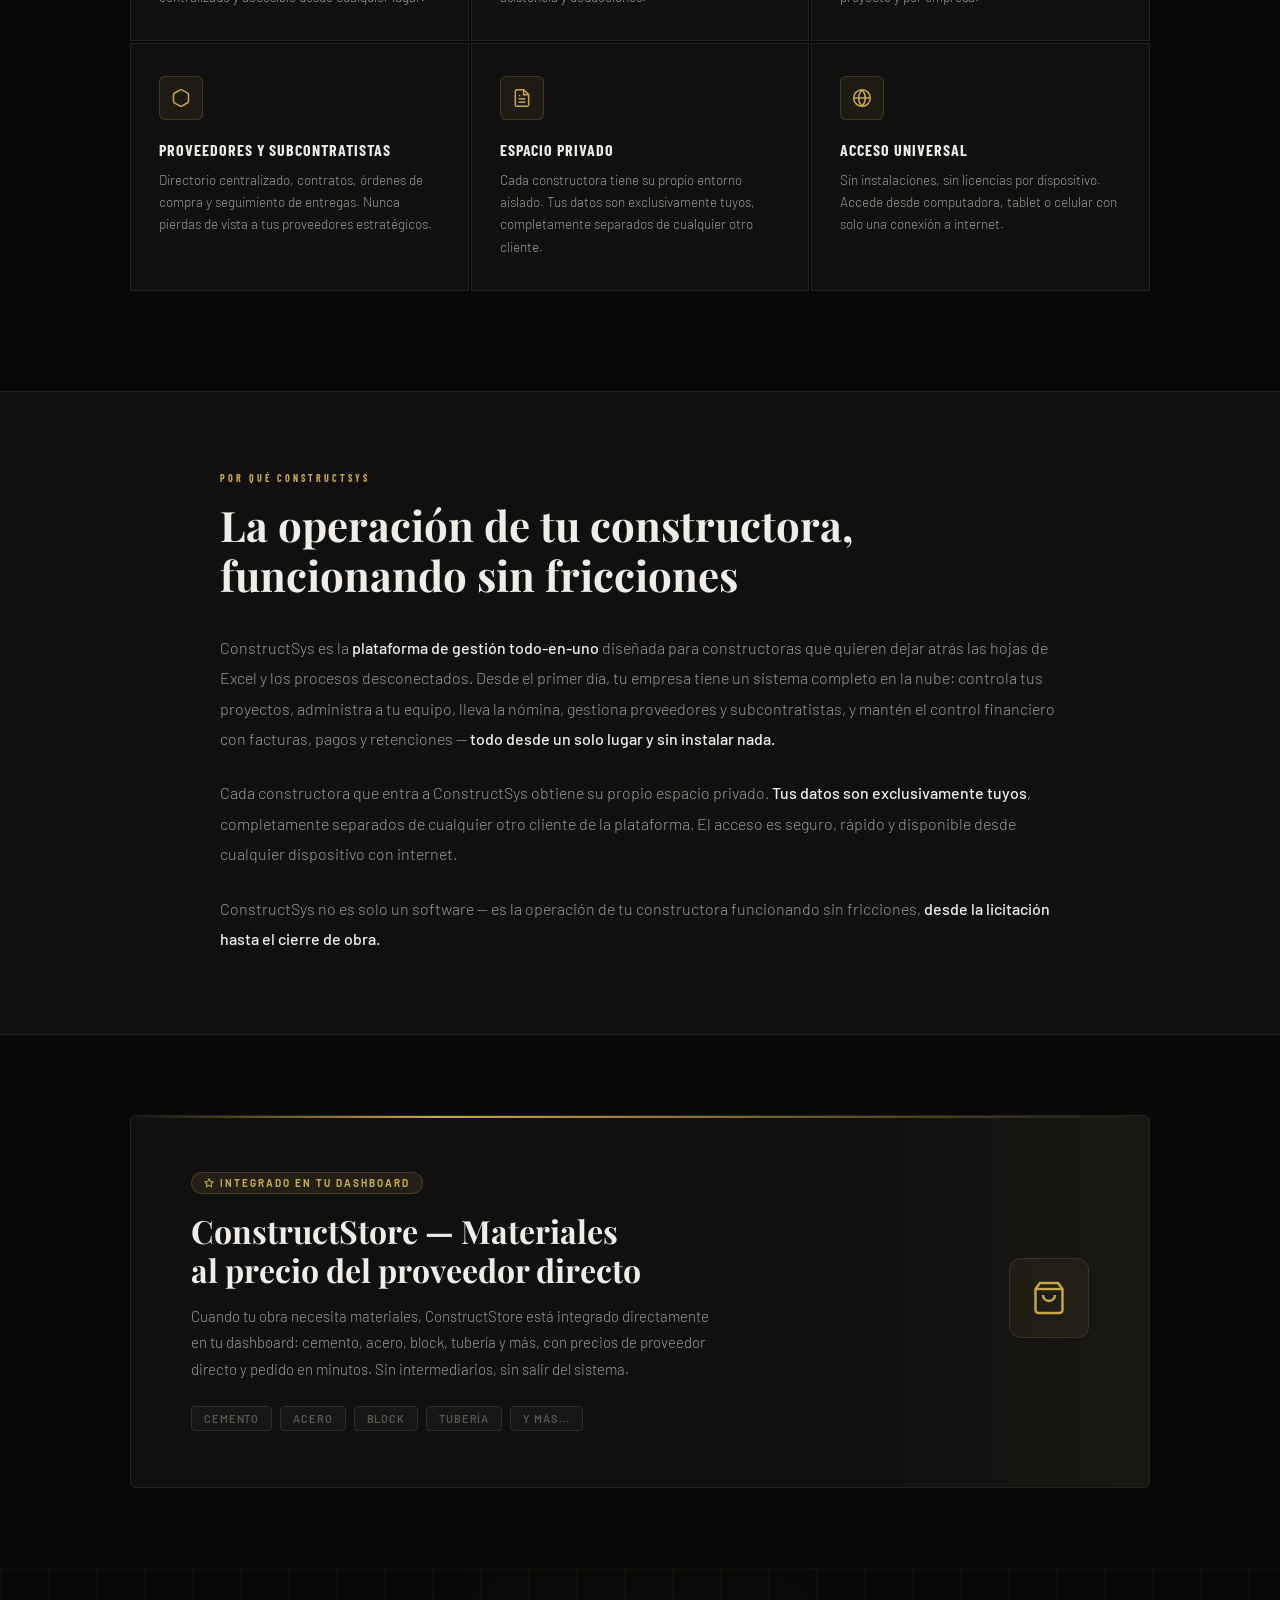
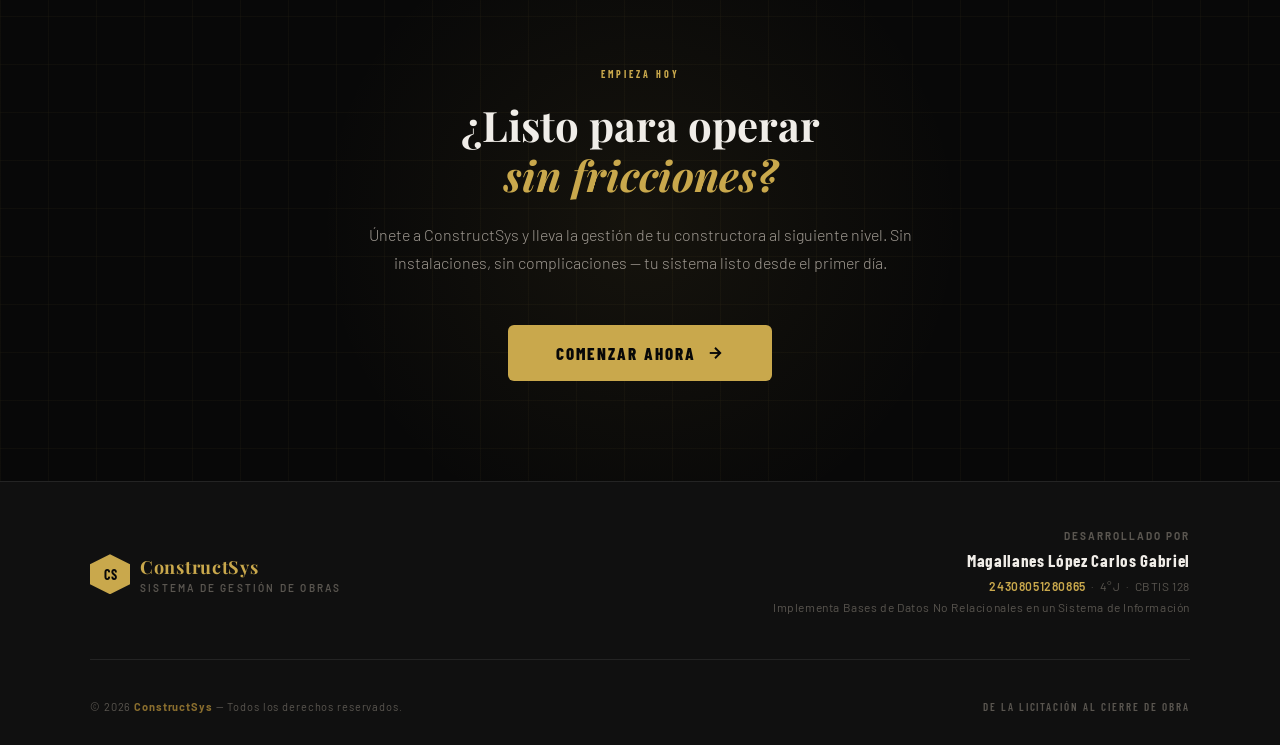
==== commit aa82bd2d: "Update print statement from 'Hello' to 'Goodbye'" ====
--- a/src/index.html
+++ b/src/index.html
@@ -12,7 +12,7 @@
 	<head>
 		<meta charset="UTF-8">
 		<meta name="viewport" content="width=device-width, initial-scale=1.0">
-		<title>ConstructSys — Gestión de Obras</title>
+		<title>ConstructSys</title>
 
 		<!-- Preconectar con Google Fonts -->
 		<link rel="preconnect" href="https://fonts.googleapis.com">
@@ -382,4 +382,4 @@
 	</body>
 </html>
 
-<![base64]>+<![base64]>
--- a/src/styles/index.css
+++ b/src/styles/index.css
@@ -11,10 +11,10 @@
 /*                                                                                                                                                                           */
 /*****************************************************************************************************************************************************************************/
 
-/* Variables */
+/* Variables de color y estilo */
 :root {
 	--bg: #080808;
-	--surface:#101010;
+	--surface: #101010;
 	--surface2: #161616;
 	--surface3: #1e1e1e;
 	--border: #242424;
@@ -22,596 +22,1031 @@
 	--gold: #c9a84c;
 	--gold-dim: #8a6e2e;
 	--gold-glow: rgba(201,168,76,0.12);
+	--gold-glow2: rgba(201,168,76,0.22);
 	--red: #c0392b;
 	--green: #27ae60;
 	--text: #f0ede8;
 	--text2: #9e9890;
 	--text3: #5a5650;
 	--radius: 6px;
-	--transition: 0.3s cubic-bezier(0.4, 0, 0.2, 1);
-}
-
-/* Reset básico */
-*, *::before, *::after{
+	--transition: 0.3s cubic-bezier(0.4,0,0.2,1);
+}
+
+/* Reseteo básico y estilos globales */
+*, *::before, *::after {
 	box-sizing: border-box;
 	margin: 0;
 	padding: 0;
 }
 
-/* Comportamiento de scroll suave */
-html{scroll-behavior:smooth;}
-
-/* Estilos del Cuerpo */
+/* Habilitar scroll suave para anclas y navegación */
+html {scroll-behavior: smooth;}
+
+/* Estilos base del cuerpo */
 body {
 	font-family: 'Barlow', sans-serif;
 	background: var(--bg);
 	color: var(--text);
-	min-height: 100vh;
+	overflow-x: hidden;
+}
+
+/* ─── NAVBAR ─── */
+
+/* Barra de navegación fija en la parte superior */
+nav {
+	position: fixed;
+	top: 0; left: 0; right: 0;
+	z-index: 200;
+	display: flex;
+	align-items: center;
+	justify-content: space-between;
+	padding: 0 40px;
+	height: 64px;
+	background: rgba(8,8,8,0.85);
+	backdrop-filter: blur(16px);
+	border-bottom: 1px solid var(--border);
+}
+
+/* Logo de la Navbar */
+.nav-logo {
+	display: flex;
+	align-items: center;
+	gap: 10px;
+	text-decoration: none;
+}
+
+/* Hexágono del logo en la Navbar */
+.nav-hex {
+	width: 34px; height: 34px;
+	background: var(--gold);
+	clip-path: polygon(50% 0%,100% 25%,100% 75%,50% 100%,0% 75%,0% 25%);            /* Forma de hexágono (x, y) */
 	display: flex;
 	align-items: center;
 	justify-content: center;
-	overflow: hidden;                                                                    /* Evita scroll al tener fondos fijos */
-	position: relative;
-}
-
-/* Cuadrícula de fondo */
-.bg-grid {
-	position: fixed;
-	inset: 0;                                                                            /* Hace que el fondo cubra toda la pantalla sin importar el tamaño */
-	background-image:
-		linear-gradient(#736e61 1px, transparent 1px),
-		linear-gradient(90deg, #736e61 1px, transparent 1px);
-	background-size: 48px 48px;
-	opacity: 0.15;
-	pointer-events: none;
-}
-
-/* Resplandor suave centrado */
-.bg-glow {
-	position: fixed;
-	width: 600px;
-	height: 600px;
-	border-radius: 50%;
-	background: radial-gradient(circle, rgba(201, 168, 76, 0.06) 0%, transparent 70%);   /* Un resplandor suave centrado */
-	top: 50%;
-	left: 50%;
-	transform: translate(-50%, -50%);
-	pointer-events: none;
-}
-
-/* Contenedor de login */
-.login-wrap {
-	position: relative;
-	z-index: 10;
-	width: 100%;
-	max-width: 420px;
-	padding: 24px 16px;
-	animation: fadeUp 0.65s ease forwards;
-	opacity: 0;
-}
-
-/* Animación de aparición */
-@keyframes fadeUp {
-  from {opacity: 0; transform: translateY(28px);}
-  to {opacity: 1; transform: translateY(0);}
-}
-
-/* Logo / encabezado */
-.login-logo {
-	display: flex;
-	flex-direction: column;
-	align-items: center;
-	margin-bottom: 40px;
-}
-
-/* Hexágono del logo */
-.logo-hex {
-	width: 56px; height: 56px;
-	background: var(--gold);
-	clip-path: polygon(50% 0%,100% 25%,100% 75%,50% 100%,0% 75%,0% 25%);
-	display: flex;
-	align-items: center;
-	justify-content: center;
-	margin-bottom: 18px;
-	animation: hexPulse 3s ease-in-out infinite;
-}
-
-/* Animación de pulso para el hexágono */
-@keyframes hexPulse {
-  0%, 100% {box-shadow:0 0 0 0 rgba(201, 168, 76, 0);}
-  50% {box-shadow:0 0 0 8px rgba(201, 168, 76, 0.12);}
-}
-
-/* Texto dentro del hexágono */
-.logo-hex span {
-	font-family: 'Barlow Condensed', sans-serif;
-	font-weight: 700;
-	font-size: 22px;
+}
+
+/* Span dentro del hexágono del logo en la Navbar */
+.nav-hex span {
+	font-family: 'Barlow Condensed', sans-serif;
+	font-weight: 700;
+	font-size: 13px;
 	color: var(--bg);
 }
 
-/* Nombre de la empresa debajo del hexágono */
-.logo-company {
+/* Nombre de la marca en la Navbar */
+.nav-brand {
 	font-family: 'Playfair Display', serif;
-	font-size: 20px;
+	font-size: 17px;
 	font-weight: 700;
 	color: var(--gold);
+	letter-spacing: 0.04em;
+}
+
+/* Contenedor de acciones de la Navbar */
+.nav-cta {
+	display: flex;
+	align-items: center;
+	gap: 14px;
+}
+
+/* Enlace de texto de la Navbar */
+.nav-link {
+	font-size: 13px;
+	font-weight: 500;
+	color: var(--text2);
+	text-decoration: none;
 	letter-spacing: 0.05em;
-	text-align: center;
-}
-
-/* Subtítulo del logo */
-.logo-sub {
-	font-size: 10px;
-	font-weight: 600;
-	color: var(--text);
-	letter-spacing: 0.25em;
-	text-transform: uppercase;
-	margin-top: 5px;
-}
-
-/* Tarjeta del formulario */
-.login-card {
-	background: var(--surface);
-	border: 1px solid var(--border);
-	border-radius: var(--radius);
-	overflow: hidden;                                                                    /* Hace que el contenido se corte dentro del contenedor */
-	position: relative;
-}
-
-/* Línea dorada superior */
-.login-card::before {
-	content: '';
-	position: absolute;
-	top: 0; left: 0; right: 0; height: 2px;
-	background: linear-gradient(90deg, transparent, var(--gold), transparent);
-}
-
-/* Encabezado de la tarjeta */
-.card-header-login {
-	padding: 24px 28px 20px;
-	border-bottom: 1px solid var(--border);
-}
-
-/* Título del encabezado */
-.card-header-login h1 {
-	font-family: 'Barlow Condensed', sans-serif;
-	font-size: 20px;
-	font-weight: 600;
-	letter-spacing: 0.05em;
-	color: var(--text);
-	text-align: center;
-}
-
-/* Párrafo debajo del título */
-.card-header-login p {
-	font-size: 14px;
-	color: var(--text3);
-	margin-top: 4px;
-	letter-spacing: 0.05em;
-	text-align: center;
-}
-
-/* Cuerpo del formulario */
-.card-body-login {padding: 28px 28px 24px;}
-
-/* Grupos de campo */
-.field {
-	display: flex;
-	flex-direction: column;
-	gap: 7px;
-	margin-bottom: 20px;
-}
-
-/* Etiquetas de Grupos de campo */
-.field label {
-	font-size: 10px;
-	font-weight: 600;
-	letter-spacing: 0.2em;
-	text-transform: uppercase;
-	color: var(--text);
-	text-align: center;
-}
-
-/* Contenedor del campo de entrada */
-.input-wrap {position: relative;}
-
-/* Icono dentro del campo de entrada */
-.input-wrap .input-icon {
-	position: absolute;
-	left: 14px;
-	top: 50%;
-	transform: translateY(-50%);
-	width: 16px; height: 16px;
-	color: var(--text3);
-	pointer-events: none;
 	transition: color var(--transition);
 }
 
-/* Estilos para los campos de entrada */
-.input-wrap input {
-	background: var(--surface2);
-	border: 1px solid var(--border2);
-	border-radius: var(--radius);
-	padding: 11px 14px 11px 42px;
-	color: var(--text);
-	font-family: 'Barlow', sans-serif;
-	font-size: 13.5px;
-	width: 100%;
-	outline: none;
-	transition: border-color var(--transition), box-shadow var(--transition);
-	appearance: none;                                                                    /* Elimina estilos nativos en navegadores como Safari */
-}
-
-/* Estado de enfoque para los campos de entrada */
-.input-wrap input:focus {
-	border-color: var(--gold);
-	box-shadow: 0 0 0 3px var(--gold-glow);
-}
-
-/* Línea de enfoque debajo del campo de entrada */
-.input-wrap input:focus + .input-focus-line { opacity: 1; }
-
-/* Cambia el color del icono cuando el campo de entrada está enfocado */
-.input-wrap input:focus ~ .input-icon { color: var(--gold); }
-
-/* Placeholder de los campos de entrada */
-.input-wrap input::placeholder { color: var(--text3); }
-
-/* Botón de mostrar/ocultar contraseña */
-.toggle-pw {
-	position: absolute;
-	right: 12px;
-	top: 50%;
-	transform: translateY(-50%);
-	background: none;
-	border: none;
-	cursor: pointer;
-	color: var(--text3);
-	padding: 4px;
-	transition: color var(--transition);
-	display: flex;
-	align-items: center;
-}
-
-/* Estado hover para el botón de mostrar/ocultar contraseña */
-.toggle-pw:hover {color: var(--gold);}
-
-/* Iconos dentro del botón de mostrar/ocultar contraseña */
-.toggle-pw svg {width: 16px; height: 16px;}
-
-/* Botón de submit */
-.btn-submit {
-	width: 100%;
-	padding: 13px 22px;
+/* Hover del enlace de texto de la Navbar */
+.nav-link:hover {color: var(--gold);}
+
+/* Botón de acción de la Navbar */
+.btn-nav {
+	padding: 8px 20px;
 	background: var(--gold);
 	color: var(--bg);
 	border: none;
 	border-radius: var(--radius);
 	font-family: 'Barlow Condensed', sans-serif;
-	font-size: 15px;
+	font-size: 13px;
 	font-weight: 700;
 	letter-spacing: 0.1em;
 	text-transform: uppercase;
 	cursor: pointer;
+	text-decoration: none;
 	transition: all var(--transition);
+}
+
+/* Hover del botón de acción de la Navbar */
+.btn-nav:hover {
+	background: #d9b85c;
+	box-shadow: 0 4px 20px rgba(201,168,76,0.35);
+	transform: translateY(-1px);
+}
+
+/* ─── HERO ─── */
+
+/* Sección Hero */
+.hero {
+	position: relative;
+	min-height: 100vh;
+	display: flex;
+	align-items: center;
+	justify-content: center;
+	overflow: hidden;
+	padding: 120px 24px 80px;
+}
+
+/* Fondo del Hero */
+.hero-bg {
+	position: absolute;
+	inset: 0;
+	pointer-events: none;
+}
+
+/* Cuadrícula fina del fondo del Hero */
+.bg-grid-fine {
+	position: absolute;
+	inset: 0;
+	background-image:
+		linear-gradient(rgba(201,168,76,0.06) 1px, transparent 1px),
+		linear-gradient(90deg, rgba(201,168,76,0.06) 1px, transparent 1px);
+	background-size: 32px 32px;
+}
+
+/* Cuadrícula gruesa del fondo del Hero */
+.bg-grid-coarse {
+	position: absolute;
+	inset: 0;
+	background-image:
+		linear-gradient(rgba(201,168,76,0.12) 1px, transparent 1px),
+		linear-gradient(90deg, rgba(201,168,76,0.12) 1px, transparent 1px);
+	background-size: 160px 160px;
+}
+
+/* Líneas diagonales estructurales del fondo del Hero */
+.bg-diag {
+	position: absolute;
+	inset: 0;
+	overflow: hidden;
+}
+
+/* Pseudoelementos para las líneas diagonales del fondo del Hero */
+.bg-diag::before, .bg-diag::after {
+	content: '';
+	position: absolute;
+	background: linear-gradient(90deg, transparent, rgba(201,168,76,0.09), transparent);
+	height: 1px;
+	width: 200%;
+	left: -50%;
+	transform-origin: center;
+}
+
+/* Línea diagonal superior del fondo del Hero */
+.bg-diag::before {
+	top: 35%;
+	transform: rotate(-18deg);
+}
+
+/* Línea diagonal inferior del fondo del Hero */
+.bg-diag::after {
+	top: 60%;
+	transform: rotate(-18deg);
+}
+
+/* Brillo radial central del fondo del Hero */
+.bg-radial {
+	position: absolute;
+	width: 900px; height: 900px;
+	border-radius: 50%;
+	background: radial-gradient(circle, rgba(201,168,76,0.07) 0%, transparent 65%);
+	top: 50%; left: 50%;
+	transform: translate(-50%, -50%);
+}
+
+/* Esquina decorativa superior izquierda del Hero */
+.corner-tl {
+	position: absolute;
+	width: 120px; height: 120px;
+	top: 80px; left: 40px;
+	border-top: 1.5px solid rgba(201,168,76,0.25);
+	border-left: 1.5px solid rgba(201,168,76,0.25);
+	pointer-events: none;
+}
+
+/* Esquina decorativa inferior derecha del Hero */
+.corner-br {
+	position: absolute;
+	width: 120px; height: 120px;
+	bottom: 60px; right: 40px;
+	border-bottom: 1.5px solid rgba(201,168,76,0.25);
+	border-right: 1.5px solid rgba(201,168,76,0.25);
+	pointer-events: none;
+}
+
+/* Contenido del Hero */
+.hero-content {
+	position: relative;
+	z-index: 10;
+	max-width: 820px;
+	text-align: center;
+}
+
+/* Etiqueta superior del Hero */
+.hero-eyebrow {
+	display: inline-flex;
+	align-items: center;
+	gap: 8px;
+	background: rgba(201,168,76,0.08);
+	border: 1px solid rgba(201,168,76,0.2);
+	border-radius: 999px;
+	padding: 5px 16px;
+	font-family: 'Barlow Condensed', sans-serif;
+	font-size: 11px;
+	font-weight: 700;
+	letter-spacing: 0.25em;
+	text-transform: uppercase;
+	color: var(--gold);
+	margin-bottom: 32px;
+}
+
+/* Punto parpadeante de la etiqueta superior del Hero */
+.hero-eyebrow-dot {
+	width: 6px; height: 6px;
+	border-radius: 50%;
+	background: var(--gold);
+	animation: blink 2s ease-in-out infinite;
+}
+
+/* Animación de parpadeo para el punto */
+@keyframes blink {
+	0%, 100% {opacity: 1;}
+	50% {opacity: 0.3;}
+}
+
+/* Título principal del Hero */
+.hero-title {
+	font-family: 'Playfair Display', serif;
+	font-size: clamp(44px, 7vw, 78px);
+	font-weight: 700;
+	line-height: 1.08;
+	color: var(--text);
+	margin-bottom: 10px;
+	animation: fadeUp 0.7s ease forwards;
+	opacity: 0;
+}
+
+/* Texto en cursiva y dorado del título del Hero */
+.hero-title em {
+	font-style: italic;
+	color: var(--gold);
+}
+
+/* Subtítulo del Hero */
+.hero-tagline {
+	font-family: 'Barlow Condensed', sans-serif;
+	font-size: clamp(16px, 2.5vw, 22px);
+	font-weight: 400;
+	letter-spacing: 0.15em;
+	text-transform: uppercase;
+	color: var(--text2);
+	margin-bottom: 32px;
+	animation: fadeUp 0.7s 0.12s ease forwards;
+	opacity: 0;
+}
+
+/* Descripción del Hero */
+.hero-desc {
+	font-size: clamp(15px, 1.6vw, 17px);
+	font-weight: 300;
+	line-height: 1.75;
+	color: var(--text2);
+	max-width: 640px;
+	margin: 0 auto 48px;
+	animation: fadeUp 0.7s 0.22s ease forwards;
+	opacity: 0;
+}
+
+/* Contenedor de botones de acción del Hero */
+.hero-actions {
+	display: flex;
+	align-items: center;
+	justify-content: center;
+	gap: 16px;
+	flex-wrap: wrap;
+	animation: fadeUp 0.7s 0.32s ease forwards;
+	opacity: 0;
+}
+
+/* Botón primario */
+.btn-primary {
+	display: inline-flex;
+	align-items: center;
+	gap: 10px;
+	padding: 16px 36px;
+	background: var(--gold);
+	color: var(--bg);
+	border: none;
+	border-radius: var(--radius);
+	font-family: 'Barlow Condensed', sans-serif;
+	font-size: 16px;
+	font-weight: 800;
+	letter-spacing: 0.12em;
+	text-transform: uppercase;
+	cursor: pointer;
+	text-decoration: none;
+	transition: all var(--transition);
+	box-shadow: 0 0 0 0 rgba(201,168,76,0);
+}
+
+/* Hover del botón primario */
+.btn-primary:hover {
+	background: #d9b85c;
+	transform: translateY(-2px);
+	box-shadow: 0 8px 32px rgba(201,168,76,0.4), 0 0 0 1px rgba(201,168,76,0.2);
+}
+
+/* Estado activo del botón primario */
+.btn-primary:active {transform: translateY(0);}
+
+/* SVG del botón primario */
+.btn-primary svg {
+	width: 18px; height: 18px;
+	transition: transform var(--transition);
+}
+
+/* Hover del SVG del botón primario */
+.btn-primary:hover svg {transform: translateX(3px);}
+
+/* Botón secundario (outline) */
+.btn-outline {
+	display: inline-flex;
+	align-items: center;
+	gap: 8px;
+	padding: 15px 28px;
+	background: transparent;
+	color: var(--text2);
+	border: 1px solid var(--border2);
+	border-radius: var(--radius);
+	font-family: 'Barlow Condensed', sans-serif;
+	font-size: 14px;
+	font-weight: 600;
+	letter-spacing: 0.1em;
+	text-transform: uppercase;
+	cursor: pointer;
+	text-decoration: none;
+	transition: all var(--transition);
+}
+
+/* Hover del botón secundario */
+.btn-outline:hover {
+	border-color: var(--gold);
+	color: var(--gold);
+}
+
+/* Animación de FadeUp */
+@keyframes fadeUp {
+	from {opacity: 0; transform: translateY(24px);}
+	to {opacity: 1; transform: translateY(0);}
+}
+
+/* Indicador de scroll del Hero */
+.scroll-hint {
+	position: absolute;
+	bottom: 32px;
+	left: 50%;
+	transform: translateX(-50%);
+	display: flex;
+	flex-direction: column;
+	align-items: center;
+	gap: 6px;
+	opacity: 0.35;
+	animation: fadeUp 1s 0.8s ease forwards;
+}
+
+/* Texto del indicador de scroll */
+.scroll-hint span {
+	font-size: 10px;
+	font-weight: 600;
+	letter-spacing: 0.2em;
+	text-transform: uppercase;
+	color: var(--text3);
+}
+
+/* Flecha del indicador de scroll */
+.scroll-arrow {
+	width: 20px; height: 20px;
+	border-right: 1.5px solid var(--text3);
+	border-bottom: 1.5px solid var(--text3);
+	transform: rotate(45deg);
+	animation: bounce 1.5s ease-in-out infinite;
+}
+
+/* Animación de rebote para la flecha del scroll */
+@keyframes bounce {
+	0%, 100% {transform: rotate(45deg) translateY(0);}
+	50% {transform: rotate(45deg) translateY(4px);}
+}
+
+/* ─── FRANJA DE ESTADÍSTICAS ─── */
+
+/* Franja de estadísticas */
+.stats-strip {
+	background: var(--surface);
+	border-top: 1px solid var(--border);
+	border-bottom: 1px solid var(--border);
+	padding: 40px;
+}
+
+/* Contenedor interno de la franja de estadísticas */
+.stats-inner {
+	max-width: 960px;
+	margin: 0 auto;
+	display: grid;
+	grid-template-columns: repeat(4, 1fr);
+	gap: 0;
+}
+
+/* Ítem individual de estadística */
+.stat-item {
+	text-align: center;
+	padding: 0 24px;
+	border-right: 1px solid var(--border);
+}
+
+/* Último ítem sin borde derecho */
+.stat-item:last-child {border-right: none;}
+
+/* Número de estadística */
+.stat-number {
+	font-family: 'Barlow Condensed', sans-serif;
+	font-size: 42px;
+	font-weight: 800;
+	color: var(--gold);
+	line-height: 1;
+	margin-bottom: 6px;
+	letter-spacing: -0.01em;
+}
+
+/* Etiqueta de estadística */
+.stat-label {
+	font-size: 11px;
+	font-weight: 600;
+	letter-spacing: 0.18em;
+	text-transform: uppercase;
+	color: var(--text3);
+}
+
+/* ─── FUNCIONALIDADES ─── */
+
+/* Sección de funcionalidades */
+.features {
+	padding: 100px 40px;
+	max-width: 1100px;
+	margin: 0 auto;
+}
+
+/* Etiqueta superior de sección */
+.section-eyebrow {
+	font-family: 'Barlow Condensed', sans-serif;
+	font-size: 10px;
+	font-weight: 700;
+	letter-spacing: 0.3em;
+	text-transform: uppercase;
+	color: var(--gold);
+	margin-bottom: 16px;
+}
+
+/* Título de sección */
+.section-title {
+	font-family: 'Playfair Display', serif;
+	font-size: clamp(28px, 4vw, 42px);
+	font-weight: 700;
+	color: var(--text);
+	line-height: 1.2;
+	margin-bottom: 16px;
+}
+
+/* Subtítulo de sección */
+.section-sub {
+	font-size: 16px;
+	font-weight: 300;
+	color: var(--text2);
+	line-height: 1.7;
+	max-width: 560px;
+	margin-bottom: 60px;
+}
+
+/* Cuadrícula de tarjetas de funcionalidades */
+.features-grid {
+	display: grid;
+	grid-template-columns: repeat(3, 1fr);
+	gap: 2px;
+}
+
+/* Tarjeta de funcionalidad */
+.feature-card {
+	background: var(--surface);
+	border: 1px solid var(--border);
+	padding: 32px 28px;
+	position: relative;
+	transition: border-color var(--transition), background var(--transition);
+	overflow: hidden;
+}
+
+/* Línea de acento en la parte superior de la tarjeta de funcionalidad */
+.feature-card::before {
+	content: '';
+	position: absolute;
+	top: 0; left: 0; right: 0;
+	height: 2px;
+	background: linear-gradient(90deg, transparent, var(--gold), transparent);
+	opacity: 0;
+	transition: opacity var(--transition);
+}
+
+/* Hover de la tarjeta de funcionalidad */
+.feature-card:hover {
+	background: var(--surface2);
+	border-color: var(--border2);
+}
+
+/* Mostrar línea de acento al hacer hover en la tarjeta */
+.feature-card:hover::before {opacity: 1;}
+
+/* Ícono de la tarjeta de funcionalidad */
+.feature-icon {
+	width: 44px; height: 44px;
+	background: rgba(201,168,76,0.08);
+	border: 1px solid rgba(201,168,76,0.2);
+	border-radius: var(--radius);
+	display: flex;
+	align-items: center;
+	justify-content: center;
+	margin-bottom: 20px;
+}
+
+/* SVG del ícono de la tarjeta de funcionalidad */
+.feature-icon svg {
+	width: 20px; height: 20px;
+	color: var(--gold);
+}
+
+/* Título de la tarjeta de funcionalidad */
+.feature-title {
+	font-family: 'Barlow Condensed', sans-serif;
+	font-size: 16px;
+	font-weight: 700;
+	letter-spacing: 0.06em;
+	color: var(--text);
+	text-transform: uppercase;
+	margin-bottom: 10px;
+}
+
+/* Descripción de la tarjeta de funcionalidad */
+.feature-desc {
+	font-size: 13.5px;
+	font-weight: 300;
+	line-height: 1.65;
+	color: var(--text2);
+}
+
+/* ─── SECCIÓN DE TEXTO ─── */
+
+/* Sección de texto descriptivo */
+.copy-section {
+	padding: 80px 40px;
+	background: var(--surface);
+	border-top: 1px solid var(--border);
+	border-bottom: 1px solid var(--border);
+}
+
+/* Contenedor interno de la sección de texto */
+.copy-inner {
+	max-width: 840px;
+	margin: 0 auto;
+}
+
+/* Margen inferior del título dentro del contenedor de texto */
+.copy-inner .section-title {margin-bottom: 32px;}
+
+/* Cuerpo del texto descriptivo */
+.copy-body {
+	font-size: 16px;
+	font-weight: 300;
+	line-height: 1.9;
+	color: var(--text2);
+}
+
+/* Párrafos del cuerpo de texto */
+.copy-body p {margin-bottom: 24px;}
+
+/* Último párrafo sin margen inferior */
+.copy-body p:last-child {margin-bottom: 0;}
+
+/* Texto destacado dentro del cuerpo */
+.copy-highlight {
+	color: var(--text);
+	font-weight: 500;
+}
+
+/* ─── CONSTRUCTSTORE ─── */
+
+/* Sección de llamado al ConstructStore */
+.store-callout {
+	padding: 80px 40px;
+	max-width: 1100px;
+	margin: 0 auto;
+}
+
+/* Tarjeta del ConstructStore */
+.store-card {
+	background: var(--surface);
+	border: 1px solid var(--border);
+	border-radius: var(--radius);
+	padding: 56px 60px;
 	position: relative;
 	overflow: hidden;
-	margin-top: 8px;
-	display: flex;
-	align-items: center;
-	justify-content: center;
-	gap: 10px;
-}
-
-/* Estado hover para el botón de submit */
-.btn-submit:hover:not(:disabled) {
-	background: #d9b85c;
-	box-shadow: 0 4px 20px rgba(201,168,76,0.28);
-	transform: translateY(-1px);
-}
-
-/* Estado activo para el botón de submit */
-.btn-submit:active:not(:disabled) {transform: translateY(0);}
-
-/* Estado deshabilitado para el botón de submit */
-.btn-submit:disabled {
-	opacity: 0.6;
-	cursor: not-allowed;
-	transform: none;
-	box-shadow: none;
-}
-
-/* Spinner */
-.spinner {
-	display: none;
-	width: 18px; height: 18px;
-	border: 2px solid rgba(8,8,8,0.3);
-	border-top-color: var(--bg);
-	border-radius: 50%;
-	animation: spin 0.7s linear infinite;
-}
-
-/* Animación de giro para el spinner */
-@keyframes spin {to {transform: rotate(360deg);}}
-
-/* Estado de carga para el botón de submit */
-.btn-submit.loading .btn-text {display: none;}
-
-/* Muestra el spinner cuando el botón está en estado de carga */
-.btn-submit.loading .spinner {display: block;}
-
-/* Mensaje de error */
-.error-banner {
-	display: none;
-	align-items: center;
-	gap: 10px;
-	background: rgba(192,57,43,0.08);
-	border: 1px solid rgba(192,57,43,0.25);
-	border-left: 3px solid var(--red);
-	border-radius: var(--radius);
-	padding: 11px 14px;
-	font-size: 12.5px;
-	color: #e74c3c;
-	margin-bottom: 20px;
-	animation: slideInBanner 0.3s ease;
-}
-
-/* Muestra el banner de error */
-.error-banner.show {display: flex;}
-
-/* Animación de Dezliz hacia adentro del Banner */
-@keyframes slideInBanner {
-  from {opacity:0; transform:translateY(-8px);}
-  to {opacity:1; transform:translateY(0);}
-}
-
-/* SVG del Banner */
-.error-banner svg {
-	width: 16px; 
-	height: 16px; 
-	flex-shrink: 0;
-}
-
-/* Enlace de olvidé contraseña */
-.field-meta {
-	display: flex;
-	justify-content: flex-end;
-	margin-top: -12px;
-	margin-bottom: 20px;
-}
-
-/* Link de olvidé contraseña */
-.link-subtle {
+	display: grid;
+	grid-template-columns: 1fr auto;
+	gap: 40px;
+	align-items: center;
+}
+
+/* Línea de acento en la parte superior de la tarjeta del ConstructStore */
+.store-card::before {
+	content: '';
+	position: absolute;
+	top: 0; left: 0; right: 0;
+	height: 2px;
+	background: linear-gradient(90deg, transparent, var(--gold) 30%, transparent);
+}
+
+/* Fondo degradado derecho de la tarjeta del ConstructStore */
+.store-card-bg {
+	position: absolute;
+	right: 0; top: 0; bottom: 0;
+	width: 280px;
+	background: linear-gradient(270deg, rgba(201,168,76,0.05) 0%, transparent 100%);
+	pointer-events: none;
+}
+
+/* Insignia de módulo integrado */
+.store-badge {
+	display: inline-flex;
+	align-items: center;
+	gap: 6px;
+	background: rgba(201,168,76,0.1);
+	border: 1px solid rgba(201,168,76,0.2);
+	border-radius: 999px;
+	padding: 4px 12px;
+	font-size: 10px;
+	font-weight: 700;
+	letter-spacing: 0.2em;
+	text-transform: uppercase;
+	color: var(--gold);
+	margin-bottom: 18px;
+}
+
+/* Título de la tarjeta del ConstructStore */
+.store-title {
+	font-family: 'Playfair Display', serif;
+	font-size: clamp(22px, 3vw, 32px);
+	font-weight: 700;
+	color: var(--text);
+	margin-bottom: 14px;
+	line-height: 1.2;
+}
+
+/* Descripción de la tarjeta del ConstructStore */
+.store-desc {
+	font-size: 15px;
+	font-weight: 300;
+	line-height: 1.75;
+	color: var(--text2);
+	max-width: 520px;
+}
+
+/* Contenedor de etiquetas de materiales */
+.store-items {
+	display: flex;
+	flex-wrap: wrap;
+	gap: 8px;
+	margin-top: 24px;
+}
+
+/* Etiqueta individual de material */
+.store-tag {
+	padding: 5px 12px;
+	background: var(--surface2);
+	border: 1px solid var(--border2);
+	border-radius: 4px;
 	font-size: 11px;
-	color: var(--text);
-	text-decoration: none;
-	transition: color var(--transition);
-	letter-spacing: 0.05em;
-}
-
-/* Estado Hover del Link de olvidé contraseña */
-.link-subtle:hover {color: var(--gold);}
-
-/* Contenedor del Toast de éxito */
-#toast-container {
-  position: fixed;
-  top: 24px;
-  right: 24px;
-  z-index: 9999;
-  display: flex;
-  flex-direction: column;
-  gap: 10px;
-}
-
-/* Toast de éxito */
-.toast {
-	background: var(--surface);
-	border: 1px solid var(--border);
-	border-left: 3px solid var(--gold);
-	padding: 14px 18px;
-	border-radius: var(--radius);
-	font-size: 13px;
-	color: var(--text);
-	display: flex;
-	align-items: center;
-	gap: 10px;
-	box-shadow: 0 8px 32px rgba(0,0,0,0.5);
-	animation: slideIn 0.3s ease forwards;
-	max-width: 300px;
-}
-
-/* Resultados del Toast */
-.toast.success {border-left-color: var(--green);}                                        /* Exito */
-.toast.error {border-left-color: var(--red);}                                            /* Fallo */
-
-/* Animación de Desliz hacia adentro */
-@keyframes slideIn {
-  from {transform: translateX(100%); opacity: 0;}
-  to {transform: translateX(0); opacity: 1;}
-}
-
-/* Scrollbar */
-::-webkit-scrollbar{width: 6px; height: 6px;}                                            /* Ancho y Alto del Scrollbar */ 
-::-webkit-scrollbar-track{background: var(--surface);}                                   /* Pista del Scrollbar */
-::-webkit-scrollbar-thumb{background: var(--border2); border-radius: 3px;}               /* Pulgar del Scrollbar */
-::-webkit-scrollbar-thumb:hover{background: var(--gold-dim);}                            /* Estado de Hover del Scrollbar */
-
-/* Toggle de Idioma */
-.lang-toggle {
-	position: fixed;
-	top: 1.2rem;
-	right: 1.5rem;
-	z-index: 100;
-	display: flex;
-	align-items: center;
-	gap: 8px;
-	background: #1a1a1a;
-	border: 1.5px solid #333;
-	border-radius: 999px;
-	padding: 5px 10px 5px 6px;
-	cursor: pointer;
-	user-select: none;                                                                     /* Evita que el texto del toggle sea seleccionable */
-	transition: border-color 0.2s;
-}
-
-/* Estado Hover para el Toggle de Idioma */
-.lang-toggle:hover {border-color: var(--gold);}
-
-/* Interruptor del Toggle de Idioma */
-.lang-toggle .lang-switch {
-	width: 34px;
-	height: 18px;
-	background: #333;
-	border-radius: 999px;
-	position: relative;
-	transition: background 0.25s;
-	flex-shrink: 0;       
-	box-sizing: border-box;                                                           
-}
-
-/* PseudoElemento del Interruptor para crear el círculo deslizante */
-.lang-toggle .lang-switch::after {
-    content: '';
-    position: absolute;
-    top: 50%;
-    left: 3px;
-    transform: translateY(-50%);
-    width: 14px;
-    height: 14px;
-    background: #888;
-    border-radius: 50%;
-    transition: transform 0.25s, background 0.25s;
-}
-
-/* Estado Activo para el Toggle de Idioma */
-.lang-toggle.active .lang-switch { 
-	background: #1a1a1a; 
-	border: 1.5px solid var(--gold); 
-}
-
-/* Mueve el círculo del interruptor y cambia su color cuando el toggle está activo */
-.lang-toggle.active .lang-switch::after { 
-	transform: translateY(-50%) translateX(16px);  
-	background: var(--gold); 
-}
-
-/* Etiqueta del idioma al lado del interruptor */
-.lang-toggle .lang-label {
-	font-size: 13px;
 	font-weight: 600;
 	letter-spacing: 0.08em;
-	color: #888;
-	transition: color 0.25s;
-	min-width: 20px;
+	text-transform: uppercase;
+	color: var(--text3);
+}
+
+/* Contenedor de acción/ícono lateral del ConstructStore */
+.store-action {
+	display: flex;
+	flex-direction: column;
+	align-items: center;
+	gap: 12px;
+	flex-shrink: 0;
+}
+
+/* Contenedor del ícono de la tienda */
+.store-icon-wrap {
+	width: 80px; height: 80px;
+	background: rgba(201,168,76,0.06);
+	border: 1px solid rgba(201,168,76,0.15);
+	border-radius: 12px;
+	display: flex;
+	align-items: center;
+	justify-content: center;
+	margin-bottom: 8px;
+}
+
+/* SVG del ícono de la tienda */
+.store-icon-wrap svg {
+	width: 36px; height: 36px;
+	color: var(--gold);
+}
+
+/* ─── CTA FINAL ─── */
+
+/* Sección de llamado a la acción final */
+.final-cta {
+	padding: 100px 40px;
 	text-align: center;
-}
-
-/* Cambia el color de la etiqueta del idioma activo */
-.lang-toggle.active .lang-label {color: var(--gold);}
-
-/* Botón Crear Cuenta */
-.btn-register {
-	position: fixed;
-	top: 1.2rem;
-	left: 1.5rem;
-	z-index: 100;
-	display: flex;
-	align-items: center;
-	gap: 7px;
-	background: #1a1a1a;
-	border: 1.5px solid #333;
-	border-radius: 999px;
-	padding: 5px 14px 5px 10px;
-	font-family: 'Barlow', sans-serif;
-	font-size: 13px;
+	position: relative;
+	overflow: hidden;
+}
+
+/* Cuadrícula de fondo del CTA final */
+.final-cta-bg {
+	position: absolute;
+	inset: 0;
+	background-image:
+		linear-gradient(rgba(201,168,76,0.04) 1px, transparent 1px),
+		linear-gradient(90deg, rgba(201,168,76,0.04) 1px, transparent 1px);
+	background-size: 48px 48px;
+	pointer-events: none;
+}
+
+/* Brillo radial del CTA final */
+.final-cta-glow {
+	position: absolute;
+	width: 700px; height: 700px;
+	border-radius: 50%;
+	background: radial-gradient(circle, rgba(201,168,76,0.07) 0%, transparent 65%);
+	top: 50%; left: 50%;
+	transform: translate(-50%, -50%);
+	pointer-events: none;
+}
+
+/* Contenido del CTA final */
+.final-cta-content {
+	position: relative;
+	z-index: 10;
+	max-width: 640px;
+	margin: 0 auto;
+}
+
+/* Etiqueta superior del CTA final */
+.final-cta .section-eyebrow {
+	text-align: center;
+	margin-bottom: 20px;
+}
+
+/* Título del CTA final */
+.final-cta .section-title {margin-bottom: 20px;}
+
+/* Descripción del CTA final */
+.final-cta-desc {
+	font-size: 16px;
+	font-weight: 300;
+	line-height: 1.75;
+	color: var(--text2);
+	margin-bottom: 48px;
+}
+
+/* ─── FOOTER ─── */
+
+/* Footer */
+footer {
+	background: var(--surface);
+	border-top: 1px solid var(--border);
+	padding: 48px 40px 32px;
+}
+
+/* Contenedor interno del Footer */
+.footer-inner {
+	max-width: 1100px;
+	margin: 0 auto;
+}
+
+/* Sección superior del Footer */
+.footer-top {
+	display: grid;
+	grid-template-columns: 1fr 1fr;
+	gap: 40px;
+	align-items: center;
+	margin-bottom: 40px;
+	padding-bottom: 40px;
+	border-bottom: 1px solid var(--border);
+}
+
+/* Logo del Footer */
+.footer-logo {
+	display: flex;
+	align-items: center;
+	gap: 10px;
+	text-decoration: none;
+}
+
+/* Hexágono del logo del Footer */
+.footer-hex {
+	width: 40px; height: 40px;
+	background: var(--gold);
+	clip-path: polygon(50% 0%,100% 25%,100% 75%,50% 100%,0% 75%,0% 25%);            /* Forma de hexágono (x, y) */
+	display: flex;
+	align-items: center;
+	justify-content: center;
+}
+
+/* Span dentro del hexágono del logo del Footer */
+.footer-hex span {
+	font-family: 'Barlow Condensed', sans-serif;
+	font-weight: 700;
+	font-size: 14px;
+	color: var(--bg);
+}
+
+/* Nombre de la marca del Footer */
+.footer-brand-name {
+	font-family: 'Playfair Display', serif;
+	font-size: 18px;
+	font-weight: 700;
+	color: var(--gold);
+	letter-spacing: 0.04em;
+}
+
+/* Subtítulo de la marca del Footer */
+.footer-brand-sub {
+	font-size: 10px;
 	font-weight: 600;
+	letter-spacing: 0.22em;
+	text-transform: uppercase;
+	color: var(--text3);
+	margin-top: 3px;
+}
+
+/* Sección de datos del desarrollador en el Footer */
+.footer-dev {text-align: right;}
+
+/* Etiqueta del desarrollador */
+.footer-dev-label {
+	font-size: 10px;
+	font-weight: 700;
+	letter-spacing: 0.2em;
+	text-transform: uppercase;
+	color: var(--text3);
+	margin-bottom: 8px;
+}
+
+/* Nombre del desarrollador */
+.footer-dev-name {
+	font-family: 'Barlow Condensed', sans-serif;
+	font-size: 17px;
+	font-weight: 700;
+	color: var(--text);
+	letter-spacing: 0.04em;
+	margin-bottom: 6px;
+}
+
+/* Metadatos del desarrollador */
+.footer-dev-meta {
+	font-size: 12px;
+	color: var(--text3);
+	line-height: 1.8;
+	letter-spacing: 0.05em;
+}
+
+/* Texto destacado en los metadatos del desarrollador */
+.footer-dev-meta strong {
+	color: var(--gold);
+	font-weight: 600;
+}
+
+/* Sección inferior del Footer */
+.footer-bottom {
+	display: flex;
+	align-items: center;
+	justify-content: space-between;
+}
+
+/* Texto de copyright del Footer */
+.footer-copy {
+	font-size: 11px;
+	color: var(--text3);
 	letter-spacing: 0.08em;
-	color: #888;
-	text-decoration: none;
-	transition: border-color 0.2s, color 0.2s;
-}
-
-/* Estado Hover para el Botón Crear Cuenta */
-.btn-register:hover {
-	border-color: var(--gold);
-	color: var(--gold);
-}
-
-/* SVG del botón Crear Cuenta */
-.btn-register svg {
-	width: 14px;
-	height: 14px;
-}
-
-/* Separador */
-.divider-oauth {
-    display: flex;
-    align-items: center;
-    gap: 0.75rem;
-    margin: 0.25rem 0;
-}
-
-/* Líneas a los lados del texto del separador */
-.divider-oauth::before, .divider-oauth::after {
-    content: '';
-    flex: 1;
-    height: 1px;
-    background: rgba(255, 255, 255, 0.1);
-}
-
-/* Texto del separador */
-.divider-oauth span {
-    font-size: 0.72rem;
-    color: rgba(255, 255, 255, 0.35);
-    letter-spacing: 0.05em;
-    text-transform: uppercase;
-    white-space: nowrap;
-}
-
-/* Botón Google */
-.btn-google {
-    display: flex;
-    align-items: center;
-    justify-content: center;
-    gap: 0.65rem;
-    width: 100%;
-    padding: 0.7rem 1rem;
-    background: #ffffff;
-    color: #3c3c3c;
-    border: none;
-    border-radius: 8px;
-    font-family: 'Barlow', sans-serif;
-    font-size: 0.9rem;
-    font-weight: 500;
-    text-decoration: none;
-    cursor: pointer;
-    transition: background 0.2s ease, box-shadow 0.2s ease, transform 0.15s ease;
-    box-shadow: 0 2px 8px rgba(0, 0, 0, 0.25);
-}
-
-/* Estado Hover para el botón Google */
-.btn-google:hover {
-    background: #f5f5f5;
-    box-shadow: 0 4px 14px rgba(0, 0, 0, 0.35);
-    transform: translateY(-1px);
-}
-
-/* Estado Activo para el botón Google */
-.btn-google:active {
-    transform: translateY(0);
-    box-shadow: 0 2px 6px rgba(0, 0, 0, 0.2);
-}
-
-/* SVG dentro del botón Google */
-.btn-google svg {flex-shrink: 0;}
-
-/* Responsive Design (Reducir Padding) */
-@media(max-width:480px){
-	.card-body-login, .card-header-login, .card-footer-login{
-		padding-left:20px;
-		padding-right:20px;
+}
+
+/* Nombre destacado dentro del copyright */
+.footer-copy strong {color: var(--gold-dim);}
+
+/* Tagline del Footer */
+.footer-tagline {
+	font-family: 'Barlow Condensed', sans-serif;
+	font-size: 11px;
+	font-weight: 600;
+	letter-spacing: 0.18em;
+	text-transform: uppercase;
+	color: var(--text3);
+}
+
+/* ─── RESPONSIVE ─── */
+
+/* Pantallas menores a 768px */
+@media (max-width: 768px) {
+
+	/* Padding reducido en la Navbar */
+	nav {padding: 0 20px;}
+
+	/* Ocultar botón outline en la Navbar */
+	.nav-cta .btn-outline-nav {display: none;}
+
+	/* Estadísticas en dos columnas */
+	.stats-inner {
+		grid-template-columns: repeat(2, 1fr);
+		gap: 32px;
 	}
+
+	/* Quitar borde derecho en estadísticas */
+	.stat-item {border-right: none;}
+
+	/* Padding reducido en funcionalidades */
+	.features {padding: 60px 20px;}
+
+	/* Funcionalidades en una columna */
+	.features-grid {
+		grid-template-columns: 1fr;
+		gap: 2px;
+	}
+
+	/* Padding reducido en sección de texto */
+	.copy-section {padding: 60px 20px;}
+
+	/* Padding reducido en ConstructStore */
+	.store-callout {padding: 60px 20px;}
+
+	/* Tarjeta del ConstructStore en una columna */
+	.store-card {
+		grid-template-columns: 1fr;
+		padding: 36px 28px;
+	}
+
+	/* Acción lateral en fila */
+	.store-action {
+		flex-direction: row;
+		align-items: flex-start;
+	}
+
+	/* Padding reducido en el CTA final */
+	.final-cta {padding: 60px 20px;}
+
+	/* Padding reducido en el Footer */
+	footer {padding: 40px 20px 24px;}
+
+	/* Footer superior en una columna */
+	.footer-top {grid-template-columns: 1fr;}
+
+	/* Alinear a la izquierda los datos del desarrollador */
+	.footer-dev {text-align: left;}
+
+	/* Footer inferior en columna centrada */
+	.footer-bottom {
+		flex-direction: column;
+		gap: 8px;
+		text-align: center;
+	}
+
+	/* Botones de acción del Hero en columna */
+	.hero-actions {
+		flex-direction: column;
+		align-items: center;
+	}
+
+	/* Botones de Hero a ancho completo y centrados */
+	.btn-primary, .btn-outline {
+		width: 100%;
+		justify-content: center;
+	}
 }
 
 /*****************************************************************************************************************************************************************************/
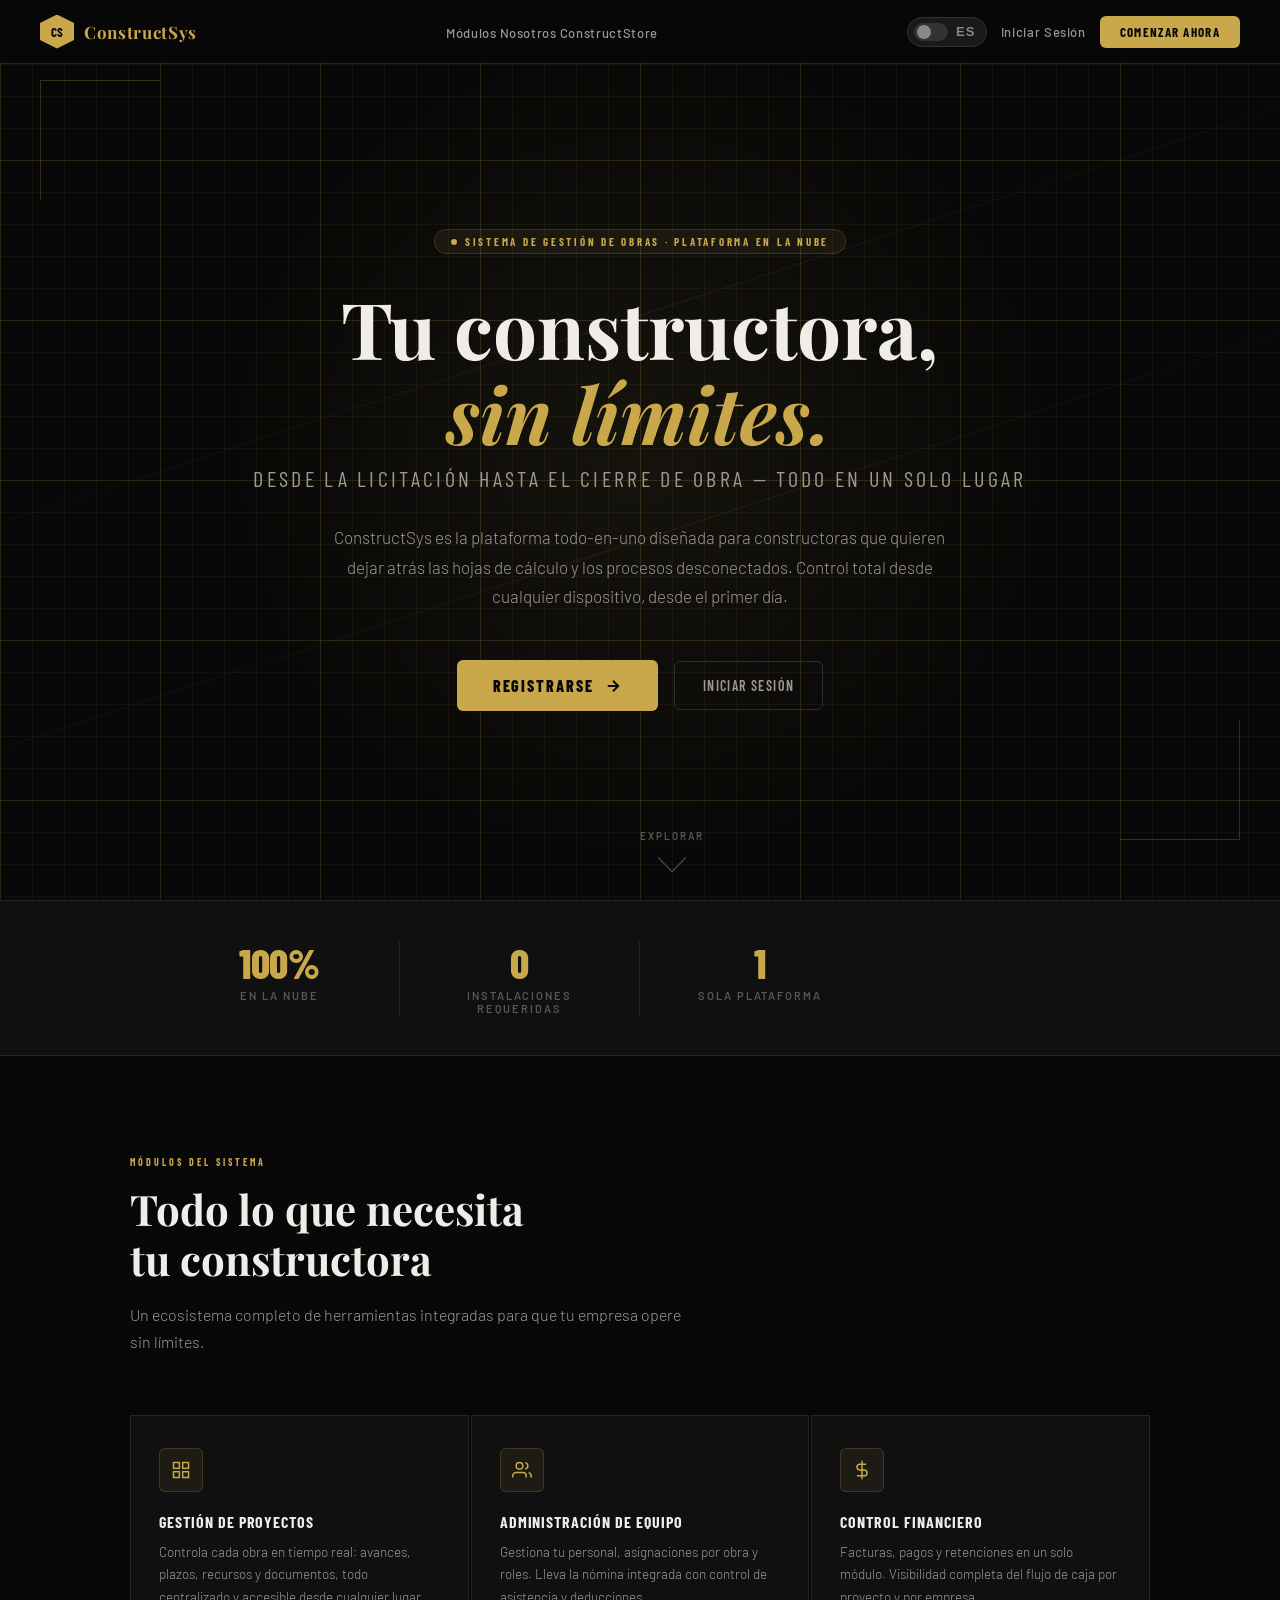
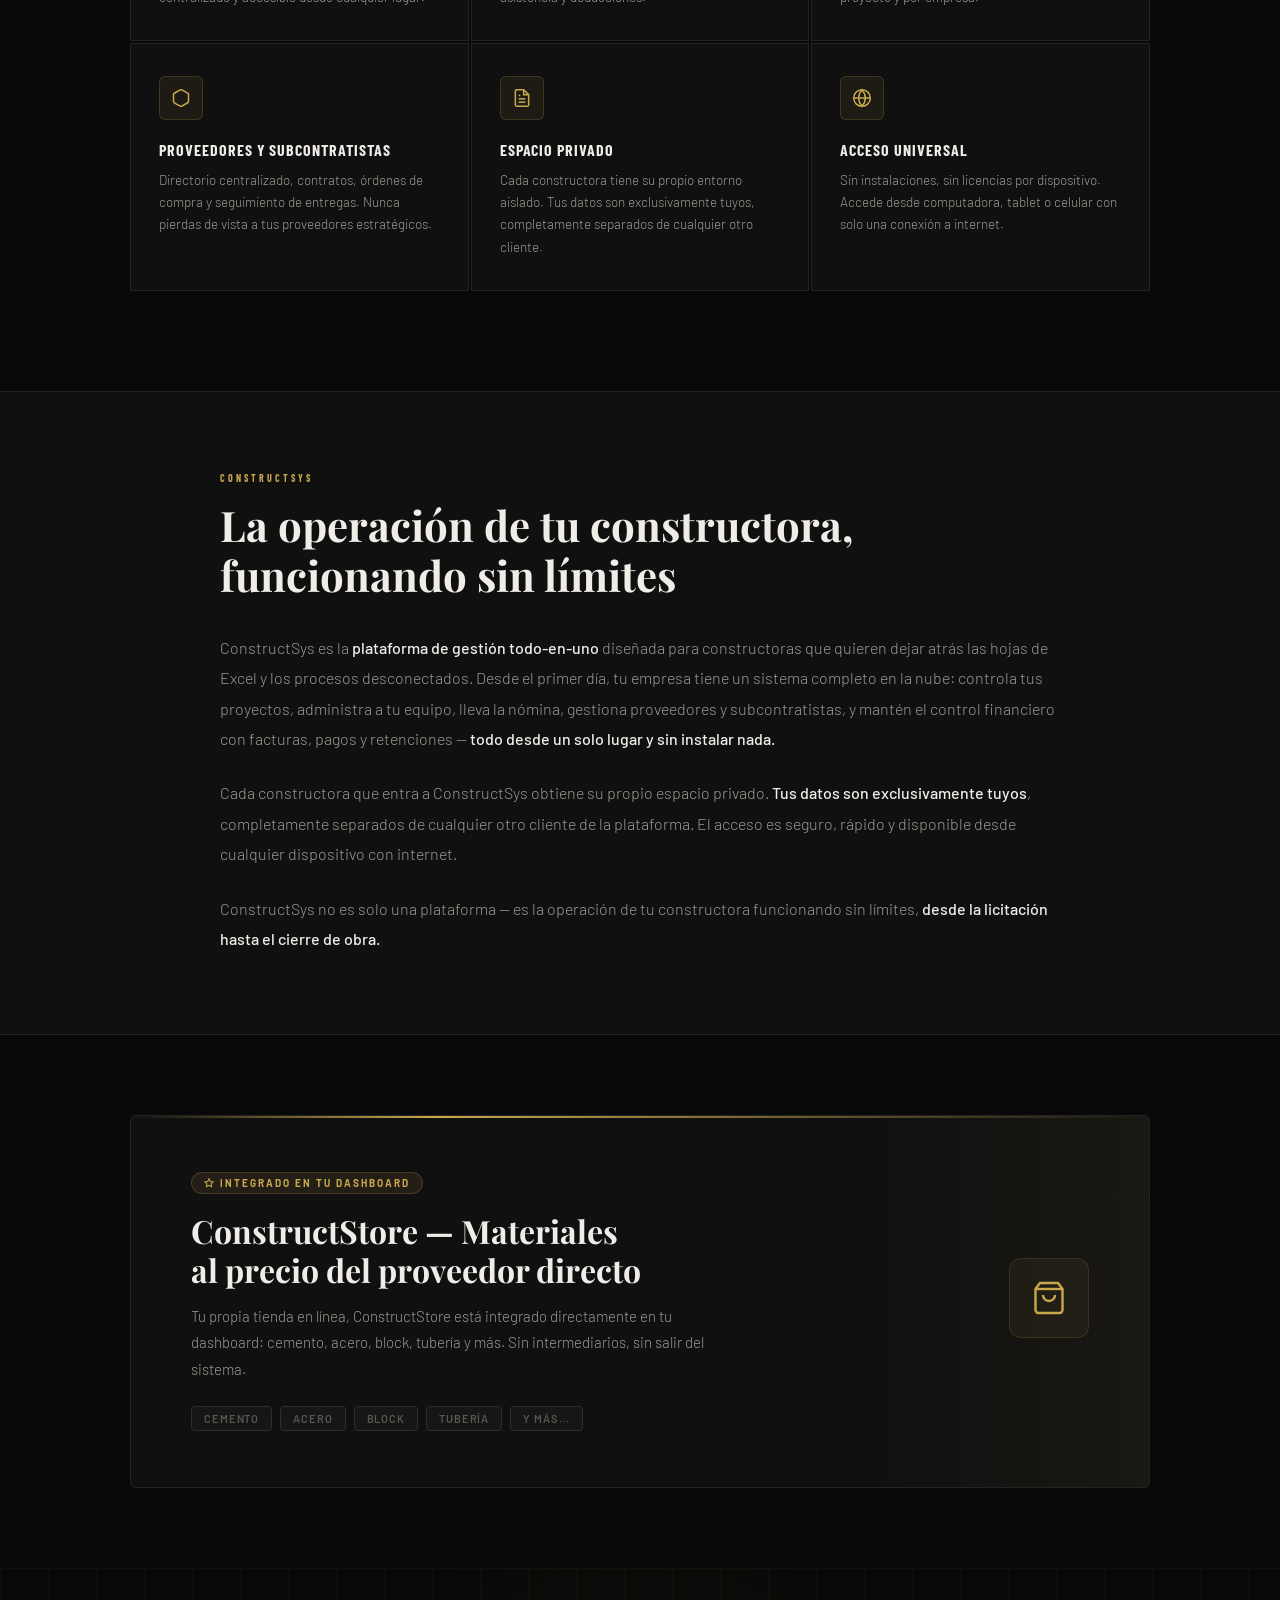
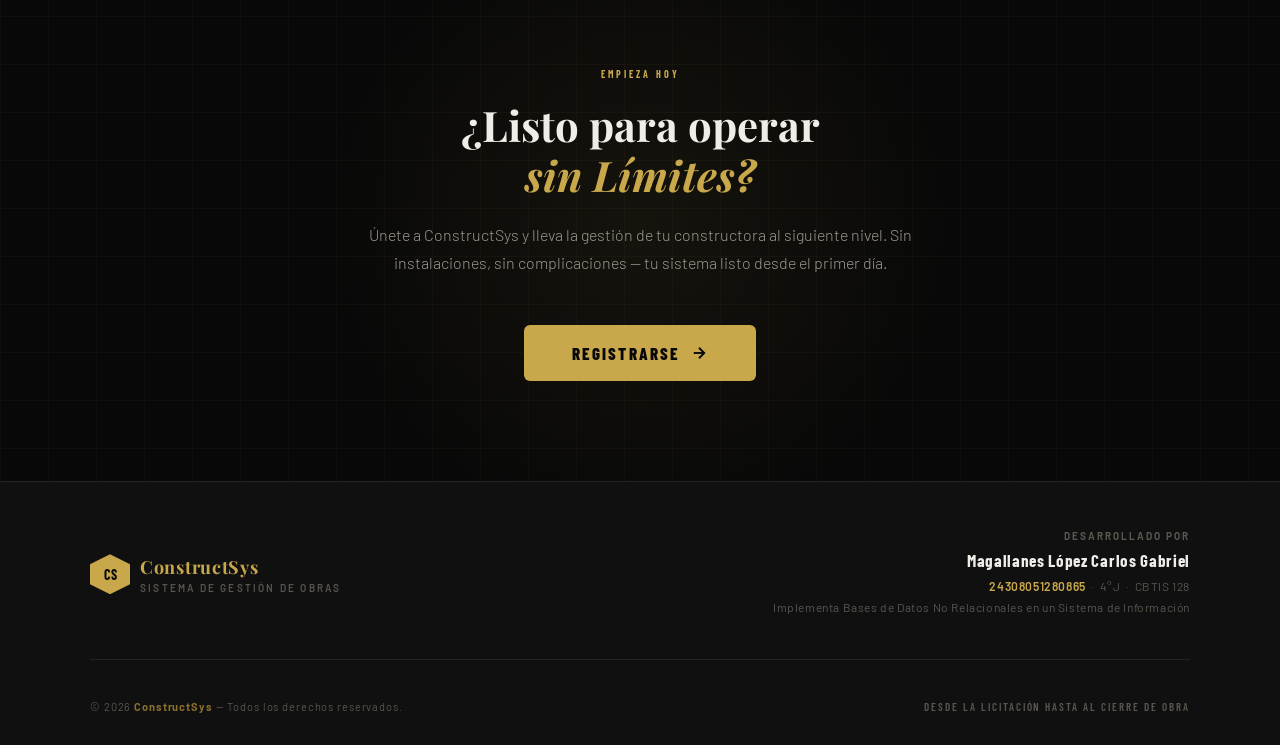
==== commit 0e8aba49: "Update print statement from 'Hello' to 'Goodbye'" ====
--- a/src/index.html
+++ b/src/index.html
@@ -1,7 +1,7 @@
 <![base64]>
 <!-- DOCUMENTACIÓN -->
 <!-- Landing Page / Index view -->
-<!-- Ultima Modificación: 05/06/2026 -->
+<!-- Ultima Modificación: 10/06/2026 -->
 <!-- Autor: Magallanes López Carlos Gabriel -->
 <!-- Email: cgmagallanes23@gmail.com -->
 <!-- Versión del Proyecto: 1.0 -->
@@ -20,10 +20,69 @@
 
 		<link rel="stylesheet" href="styles/index.css">
 		<link rel="icon" href="assets/icons/constructsys.ico">
+
+		<!-- Estilos del Toggle de Idioma -->
+		<style>
+			/* Toggle de Idioma */
+			.lang-toggle {
+				display: flex;
+				align-items: center;
+				gap: 8px;
+				background: #1a1a1a;
+				border: 1.5px solid #333;
+				border-radius: 999px;
+				padding: 5px 10px 5px 6px;
+				cursor: pointer;
+				user-select: none;
+				transition: border-color 0.2s;
+				flex-shrink: 0;
+			}
+			.lang-toggle:hover { border-color: var(--gold); }
+			.lang-toggle .lang-switch {
+				width: 34px;
+				height: 18px;
+				background: #333;
+				border-radius: 999px;
+				position: relative;
+				transition: background 0.25s;
+				flex-shrink: 0;
+				box-sizing: border-box;
+			}
+			.lang-toggle .lang-switch::after {
+				content: '';
+				position: absolute;
+				top: 50%;
+				left: 3px;
+				transform: translateY(-50%);
+				width: 14px;
+				height: 14px;
+				background: #888;
+				border-radius: 50%;
+				transition: transform 0.25s, background 0.25s;
+			}
+			.lang-toggle.active .lang-switch {
+				background: #1a1a1a;
+				border: 1.5px solid var(--gold);
+			}
+			.lang-toggle.active .lang-switch::after {
+				transform: translateY(-50%) translateX(16px);
+				background: var(--gold);
+			}
+			.lang-toggle .lang-label {
+				font-size: 13px;
+				font-weight: 600;
+				letter-spacing: 0.08em;
+				color: #888;
+				transition: color 0.25s;
+				min-width: 20px;
+				text-align: center;
+			}
+			.lang-toggle.active .lang-label { color: var(--gold); }
+		</style>
 	</head>
 	<body>
 
-		<!-- NAVBAR -->
+		<!-- Barra de Navegación -->
 		<nav>
 
 			<!-- Logo -->
@@ -34,16 +93,29 @@
 				<span class="nav-brand">ConstructSys</span>
 			</a>
 
-			<!-- Botones de Acción -->
+			<!-- Links de Sección -->
+			<div class="nav-links">
+				<a href="#features" class="nav-link" data-i18n="nav_features">Módulos</a>
+				<a href="#about" class="nav-link" data-i18n="nav_about">Nosotros</a>
+				<a href="#store" class="nav-link" data-i18n="nav_store">ConstructStore</a>
+			</div>
+
+			<!-- Botones de Acción + Toggle -->
 			<div class="nav-cta">
-				<a href="views/login.html" class="nav-link">Iniciar Sesión</a>
-				<a href="views/register.html" class="btn-nav">Comenzar Ahora</a>
+				<!-- Toggle de Idioma -->
+				<button id="lang-toggle" class="lang-toggle" aria-label="Cambiar idioma">
+					<div class="lang-switch"></div>
+					<span id="lang-label" class="lang-label">ES</span>
+				</button>
+
+				<a href="views/login.html" class="nav-link" data-i18n="nav_login">Iniciar Sesión</a>
+				<a href="views/register.html" class="btn-nav" data-i18n="nav_register">Comenzar Ahora</a>
 			</div>
 
 		</nav>
 
 		<!-- HERO -->
-		<section class="hero">
+		<section id="hero" class="hero">
 
 			<!-- Fondos Decorativos -->
 			<div class="hero-bg">
@@ -63,19 +135,20 @@
 				<!-- Etiqueta Superior -->
 				<div class="hero-eyebrow">
 					<span class="hero-eyebrow-dot"></span>
-					Sistema de Gestión de Obras · Plataforma en la Nube
+					<span data-i18n="hero_eyebrow">Sistema de Gestión de Obras · Plataforma en la Nube</span>
 				</div>
 
 				<!-- Título Principal -->
 				<h1 class="hero-title">
-					Tu constructora,<br><em>sin fricciones.</em>
+					<span data-i18n="hero_title_1">Tu constructora,</span><br>
+					<em data-i18n="hero_title_2">sin límites.</em>
 				</h1>
 
 				<!-- Subtítulo -->
-				<p class="hero-tagline">De la licitación al cierre de obra — todo en un solo lugar</p>
+				<p class="hero-tagline" data-i18n="hero_tagline">Desde la licitación hasta el cierre de obra — todo en un solo lugar</p>
 
 				<!-- Descripción -->
-				<p class="hero-desc">
+				<p class="hero-desc" data-i18n="hero_desc">
 					ConstructSys es la plataforma todo-en-uno diseñada para constructoras que quieren dejar atrás las hojas de cálculo y los procesos desconectados. Control total desde cualquier dispositivo, desde el primer día.
 				</p>
 
@@ -84,7 +157,7 @@
 
 					<!-- Botón Primario -->
 					<a href="views/register.html" class="btn-primary">
-						Comenzar Ahora
+						<span data-i18n="hero_btn_primary">Registrarse</span>
 						<!-- Flecha hacia la derecha -->
 						<svg viewBox="0 0 24 24" fill="none" stroke="currentColor" stroke-width="2.5">
 							<line x1="5" y1="12" x2="19" y2="12"/>
@@ -93,7 +166,7 @@
 					</a>
 
 					<!-- Botón Secundario -->
-					<a href="views/login.html" class="btn-outline">Iniciar Sesión</a>
+					<a href="views/login.html" class="btn-outline" data-i18n="hero_btn_outline">Iniciar Sesión</a>
 
 				</div>
 
@@ -101,46 +174,41 @@
 
 			<!-- Indicador de Scroll -->
 			<div class="scroll-hint">
-				<span>Explorar</span>
+				<span data-i18n="scroll_hint">Explorar</span>
 				<div class="scroll-arrow"></div>
 			</div>
 
 		</section>
 
-		<!-- ESTADÍSTICAS -->
+		<!-- Estadísticas -->
 		<div class="stats-strip">
 			<div class="stats-inner">
 
 				<div class="stat-item">
-					<div class="stat-number">100%</div>
-					<div class="stat-label">En la Nube</div>
+					<div class="stat-number" data-i18n="stat_cloud_num">100%</div>
+					<div class="stat-label" data-i18n="stat_cloud_lbl">En la Nube</div>
 				</div>
 
 				<div class="stat-item">
-					<div class="stat-number">0</div>
-					<div class="stat-label">Instalaciones Requeridas</div>
+					<div class="stat-number" data-i18n="stat_inst_num">0</div>
+					<div class="stat-label" data-i18n="stat_inst_lbl">Instalaciones Requeridas</div>
 				</div>
 
 				<div class="stat-item">
-					<div class="stat-number">1</div>
-					<div class="stat-label">Sola Plataforma</div>
-				</div>
-
-				<div class="stat-item">
-					<div class="stat-number">∞</div>
-					<div class="stat-label">Dispositivos Compatibles</div>
+					<div class="stat-number" data-i18n="stat_plat_num">1</div>
+					<div class="stat-label" data-i18n="stat_plat_lbl">Sola Plataforma</div>
 				</div>
 
 			</div>
 		</div>
 
-		<!-- FUNCIONALIDADES -->
-		<section class="features">
+		<!-- Funcionalidades -->
+		<section id="features" class="features">
 
 			<!-- Encabezado de la Sección -->
-			<div class="section-eyebrow">Módulos del Sistema</div>
-			<h2 class="section-title">Todo lo que necesita<br>tu constructora</h2>
-			<p class="section-sub">Un ecosistema completo de herramientas integradas para que tu empresa opere sin fricciones.</p>
+			<div class="section-eyebrow" data-i18n="feat_eyebrow">Módulos del Sistema</div>
+			<h2 class="section-title" data-i18n="feat_title" data-i18n-html>Todo lo que necesita<br>tu constructora</h2>
+			<p class="section-sub" data-i18n="feat_sub">Un ecosistema completo de herramientas integradas para que tu empresa opere sin límites.</p>
 
 			<!-- Cuadrícula de Tarjetas -->
 			<div class="features-grid">
@@ -148,7 +216,6 @@
 				<!-- Tarjeta: Gestión de Proyectos -->
 				<div class="feature-card">
 					<div class="feature-icon">
-						<!-- Cuatro cuadros (cuadrícula) -->
 						<svg viewBox="0 0 24 24" fill="none" stroke="currentColor" stroke-width="1.8">
 							<rect x="3" y="3" width="7" height="7"/>
 							<rect x="14" y="3" width="7" height="7"/>
@@ -156,14 +223,15 @@
 							<rect x="14" y="14" width="7" height="7"/>
 						</svg>
 					</div>
-					<div class="feature-title">Gestión de Proyectos</div>
-					<div class="feature-desc">Controla cada obra en tiempo real: avances, plazos, recursos y documentos, todo centralizado y accesible desde cualquier lugar.</div>
+					<div class="feature-title" data-i18n="feat_proj_title">Gestión de Proyectos</div>
+					<div class="feature-desc" data-i18n="feat_proj_desc">
+						Controla cada obra en tiempo real: avances, plazos, recursos y documentos, todo centralizado y accesible desde cualquier lugar.
+					</div>
 				</div>
 
 				<!-- Tarjeta: Administración de Equipo -->
 				<div class="feature-card">
 					<div class="feature-icon">
-						<!-- Grupo de personas -->
 						<svg viewBox="0 0 24 24" fill="none" stroke="currentColor" stroke-width="1.8">
 							<path d="M17 21v-2a4 4 0 0 0-4-4H5a4 4 0 0 0-4 4v2"/>
 							<circle cx="9" cy="7" r="4"/>
@@ -171,39 +239,42 @@
 							<path d="M16 3.13a4 4 0 0 1 0 7.75"/>
 						</svg>
 					</div>
-					<div class="feature-title">Administración de Equipo</div>
-					<div class="feature-desc">Gestiona tu personal, asignaciones por obra y roles. Lleva la nómina integrada con control de asistencia y deducciones.</div>
+					<div class="feature-title" data-i18n="feat_team_title">Administración de Equipo</div>
+					<div class="feature-desc" data-i18n="feat_team_desc">
+						Gestiona tu personal, asignaciones por obra y roles. Lleva la nómina integrada con control de asistencia y deducciones.
+					</div>
 				</div>
 
 				<!-- Tarjeta: Control Financiero -->
 				<div class="feature-card">
 					<div class="feature-icon">
-						<!-- Símbolo de dólar -->
 						<svg viewBox="0 0 24 24" fill="none" stroke="currentColor" stroke-width="1.8">
 							<line x1="12" y1="1" x2="12" y2="23"/>
 							<path d="M17 5H9.5a3.5 3.5 0 0 0 0 7h5a3.5 3.5 0 0 1 0 7H6"/>
 						</svg>
 					</div>
-					<div class="feature-title">Control Financiero</div>
-					<div class="feature-desc">Facturas, pagos y retenciones en un solo módulo. Visibilidad completa del flujo de caja por proyecto y por empresa.</div>
+					<div class="feature-title" data-i18n="feat_fin_title">Control Financiero</div>
+					<div class="feature-desc" data-i18n="feat_fin_desc">
+						Facturas, pagos y retenciones en un solo módulo. Visibilidad completa del flujo de caja por proyecto y por empresa.
+					</div>
 				</div>
 
 				<!-- Tarjeta: Proveedores y Subcontratistas -->
 				<div class="feature-card">
 					<div class="feature-icon">
-						<!-- Caja / paquete -->
 						<svg viewBox="0 0 24 24" fill="none" stroke="currentColor" stroke-width="1.8">
 							<path d="M21 16V8a2 2 0 0 0-1-1.73l-7-4a2 2 0 0 0-2 0l-7 4A2 2 0 0 0 3 8v8a2 2 0 0 0 1 1.73l7 4a2 2 0 0 0 2 0l7-4A2 2 0 0 0 21 16z"/>
 						</svg>
 					</div>
-					<div class="feature-title">Proveedores y Subcontratistas</div>
-					<div class="feature-desc">Directorio centralizado, contratos, órdenes de compra y seguimiento de entregas. Nunca pierdas de vista a tus proveedores estratégicos.</div>
+					<div class="feature-title" data-i18n="feat_sup_title">Proveedores y Subcontratistas</div>
+					<div class="feature-desc" data-i18n="feat_sup_desc">
+						Directorio centralizado, contratos, órdenes de compra y seguimiento de entregas. Nunca pierdas de vista a tus proveedores estratégicos.
+					</div>
 				</div>
 
 				<!-- Tarjeta: Espacio Privado -->
 				<div class="feature-card">
 					<div class="feature-icon">
-						<!-- Documento con líneas -->
 						<svg viewBox="0 0 24 24" fill="none" stroke="currentColor" stroke-width="1.8">
 							<path d="M14 2H6a2 2 0 0 0-2 2v16a2 2 0 0 0 2 2h12a2 2 0 0 0 2-2V8z"/>
 							<polyline points="14 2 14 8 20 8"/>
@@ -212,54 +283,55 @@
 							<polyline points="10 9 9 9 8 9"/>
 						</svg>
 					</div>
-					<div class="feature-title">Espacio Privado</div>
-					<div class="feature-desc">Cada constructora tiene su propio entorno aislado. Tus datos son exclusivamente tuyos, completamente separados de cualquier otro cliente.</div>
+					<div class="feature-title" data-i18n="feat_priv_title">Espacio Privado</div>
+					<div class="feature-desc" data-i18n="feat_priv_desc">
+						Cada constructora tiene su propio entorno aislado. Tus datos son exclusivamente tuyos, completamente separados de cualquier otro cliente.
+					</div>
 				</div>
 
 				<!-- Tarjeta: Acceso Universal -->
 				<div class="feature-card">
 					<div class="feature-icon">
-						<!-- Globo / internet -->
 						<svg viewBox="0 0 24 24" fill="none" stroke="currentColor" stroke-width="1.8">
 							<circle cx="12" cy="12" r="10"/>
 							<line x1="2" y1="12" x2="22" y2="12"/>
 							<path d="M12 2a15.3 15.3 0 0 1 4 10 15.3 15.3 0 0 1-4 10 15.3 15.3 0 0 1-4-10 15.3 15.3 0 0 1 4-10z"/>
 						</svg>
 					</div>
-					<div class="feature-title">Acceso Universal</div>
-					<div class="feature-desc">Sin instalaciones, sin licencias por dispositivo. Accede desde computadora, tablet o celular con solo una conexión a internet.</div>
+					<div class="feature-title" data-i18n="feat_acc_title">Acceso Universal</div>
+					<div class="feature-desc" data-i18n="feat_acc_desc">Sin instalaciones, sin licencias por dispositivo. Accede desde computadora, tablet o celular con solo una conexión a internet.</div>
 				</div>
 
 			</div>
 
 		</section>
 
-		<!-- POR QUÉ CONSTRUCTSYS -->
-		<section class="copy-section">
+		<!-- ConstructSys / Nosotros -->
+		<section id="about" class="copy-section">
 			<div class="copy-inner">
 
 				<!-- Encabezado de la Sección -->
-				<div class="section-eyebrow">Por qué ConstructSys</div>
-				<h2 class="section-title">La operación de tu constructora,<br>funcionando sin fricciones</h2>
+				<div class="section-eyebrow" data-i18n="copy_eyebrow">ConstructSys</div>
+				<h2 class="section-title" data-i18n="copy_title" data-i18n-html>La operación de tu constructora,<br>funcionando sin límites</h2>
 
 				<!-- Cuerpo del Texto -->
 				<div class="copy-body">
 					<p>
-						ConstructSys es la <span class="copy-highlight">plataforma de gestión todo-en-uno</span> diseñada para constructoras que quieren dejar atrás las hojas de Excel y los procesos desconectados. Desde el primer día, tu empresa tiene un sistema completo en la nube: controla tus proyectos, administra a tu equipo, lleva la nómina, gestiona proveedores y subcontratistas, y mantén el control financiero con facturas, pagos y retenciones — <span class="copy-highlight">todo desde un solo lugar y sin instalar nada.</span>
+						<span data-i18n="copy_p1_a">ConstructSys es la </span><span class="copy-highlight" data-i18n="copy_p1_hl1">plataforma de gestión todo-en-uno</span><span data-i18n="copy_p1_b"> diseñada para constructoras que quieren dejar atrás las hojas de Excel y los procesos desconectados. Desde el primer día, tu empresa tiene un sistema completo en la nube: controla tus proyectos, administra a tu equipo, lleva la nómina, gestiona proveedores y subcontratistas, y mantén el control financiero con facturas, pagos y retenciones — </span><span class="copy-highlight" data-i18n="copy_p1_hl2">todo desde un solo lugar y sin instalar nada.</span>
 					</p>
 					<p>
-						Cada constructora que entra a ConstructSys obtiene su propio espacio privado. <span class="copy-highlight">Tus datos son exclusivamente tuyos</span>, completamente separados de cualquier otro cliente de la plataforma. El acceso es seguro, rápido y disponible desde cualquier dispositivo con internet.
+						<span data-i18n="copy_p2_a">Cada constructora que entra a ConstructSys obtiene su propio espacio privado. </span><span class="copy-highlight" data-i18n="copy_p2_hl">Tus datos son exclusivamente tuyos</span><span data-i18n="copy_p2_b">, completamente separados de cualquier otro cliente de la plataforma. El acceso es seguro, rápido y disponible desde cualquier dispositivo con internet.</span>
 					</p>
 					<p>
-						ConstructSys no es solo un software — es la operación de tu constructora funcionando sin fricciones, <span class="copy-highlight">desde la licitación hasta el cierre de obra.</span>
+						<span data-i18n="copy_p3_a">ConstructSys no es solo una plataforma — es la operación de tu constructora funcionando sin límites, </span><span class="copy-highlight" data-i18n="copy_p3_hl">desde la licitación hasta el cierre de obra.</span>
 					</p>
 				</div>
 
 			</div>
 		</section>
 
-		<!-- CONSTRUCTSTORE -->
-		<section class="store-callout">
+		<!-- ConstructStore -->
+		<section id="store" class="store-callout">
 			<div class="store-card">
 
 				<!-- Fondo Decorativo -->
@@ -270,26 +342,23 @@
 
 					<!-- Insignia de Módulo -->
 					<div class="store-badge">
-
-						<!-- Estrella -->
 						<svg width="10" height="10" viewBox="0 0 24 24" fill="none" stroke="currentColor" stroke-width="2.5">
 							<polygon points="12 2 15.09 8.26 22 9.27 17 14.14 18.18 21.02 12 17.77 5.82 21.02 7 14.14 2 9.27 8.91 8.26 12 2"/>
 						</svg>
-						Integrado en tu Dashboard
-
+						<span data-i18n="store_badge">Integrado en tu Dashboard</span>
 					</div>
 
 					<!-- Título y Descripción -->
-					<h3 class="store-title">ConstructStore — Materiales<br>al precio del proveedor directo</h3>
-					<p class="store-desc">Cuando tu obra necesita materiales, ConstructStore está integrado directamente en tu dashboard: cemento, acero, block, tubería y más, con precios de proveedor directo y pedido en minutos. Sin intermediarios, sin salir del sistema.</p>
+					<h3 class="store-title" data-i18n="store_title" data-i18n-html>ConstructStore — Materiales<br>al precio del proveedor directo</h3>
+					<p class="store-desc" data-i18n="store_desc">Tu propia tienda en línea, ConstructStore está integrado directamente en tu dashboard: cemento, acero, block, tubería y más. Sin intermediarios, sin salir del sistema.</p>
 
 					<!-- Etiquetas de Materiales -->
 					<div class="store-items">
-						<span class="store-tag">Cemento</span>
-						<span class="store-tag">Acero</span>
-						<span class="store-tag">Block</span>
-						<span class="store-tag">Tubería</span>
-						<span class="store-tag">Y más...</span>
+						<span class="store-tag" data-i18n="store_tag1">Cemento</span>
+						<span class="store-tag" data-i18n="store_tag2">Acero</span>
+						<span class="store-tag" data-i18n="store_tag3">Block</span>
+						<span class="store-tag" data-i18n="store_tag4">Tubería</span>
+						<span class="store-tag" data-i18n="store_tag5">Y más...</span>
 					</div>
 
 				</div>
@@ -297,7 +366,6 @@
 				<!-- Ícono Lateral -->
 				<div class="store-action">
 					<div class="store-icon-wrap">
-						<!-- Bolsa de compras -->
 						<svg viewBox="0 0 24 24" fill="none" stroke="currentColor" stroke-width="1.6">
 							<path d="M6 2L3 6v14a2 2 0 0 0 2 2h14a2 2 0 0 0 2-2V6l-3-4z"/>
 							<line x1="3" y1="6" x2="21" y2="6"/>
@@ -309,8 +377,8 @@
 			</div>
 		</section>
 
-		<!-- CTA FINAL -->
-		<section class="final-cta">
+		<!-- Final CTA -->
+		<section id="cta" class="final-cta">
 
 			<!-- Fondos Decorativos -->
 			<div class="final-cta-bg"></div>
@@ -320,14 +388,16 @@
 			<div class="final-cta-content">
 
 				<!-- Encabezado -->
-				<div class="section-eyebrow">Empieza Hoy</div>
-				<h2 class="section-title">¿Listo para operar<br><em style="font-style:italic; color:var(--gold)">sin fricciones?</em></h2>
-				<p class="final-cta-desc">Únete a ConstructSys y lleva la gestión de tu constructora al siguiente nivel. Sin instalaciones, sin complicaciones — tu sistema listo desde el primer día.</p>
+				<div class="section-eyebrow" data-i18n="final_eyebrow">Empieza Hoy</div>
+				<h2 class="section-title">
+					<span data-i18n="final_title">¿Listo para operar</span><br>
+					<em style="font-style:italic; color:var(--gold)" data-i18n="final_title_em">sin Límites?</em>
+				</h2>
+				<p class="final-cta-desc" data-i18n="final_desc">Únete a ConstructSys y lleva la gestión de tu constructora al siguiente nivel. Sin instalaciones, sin complicaciones — tu sistema listo desde el primer día.</p>
 
 				<!-- Botón Primario -->
 				<a href="views/register.html" class="btn-primary" style="display:inline-flex; font-size:17px; padding:18px 48px;">
-					Comenzar Ahora
-					<!-- Flecha hacia la derecha -->
+					<span data-i18n="final_btn">Registrarse</span>
 					<svg viewBox="0 0 24 24" fill="none" stroke="currentColor" stroke-width="2.5">
 						<line x1="5" y1="12" x2="19" y2="12"/>
 						<polyline points="12 5 19 12 12 19"/>
@@ -352,13 +422,13 @@
 						</div>
 						<div class="footer-brand-info">
 							<div class="footer-brand-name">ConstructSys</div>
-							<div class="footer-brand-sub">Sistema de Gestión de Obras</div>
+							<div class="footer-brand-sub" data-i18n="footer_sub">Sistema de Gestión de Obras</div>
 						</div>
 					</a>
 
 					<!-- Datos del Desarrollador -->
 					<div class="footer-dev">
-						<div class="footer-dev-label">Desarrollado por</div>
+						<div class="footer-dev-label" data-i18n="footer_dev_lbl">Desarrollado por</div>
 						<div class="footer-dev-name">Magallanes López Carlos Gabriel</div>
 						<div class="footer-dev-meta">
 							<strong>24308051280865</strong> &nbsp;·&nbsp; 4°J &nbsp;·&nbsp; CBTIS 128<br>
@@ -371,15 +441,17 @@
 				<!-- Sección Inferior del Footer -->
 				<div class="footer-bottom">
 					<div class="footer-copy">
-						&copy; 2026 <strong>ConstructSys</strong> — Todos los derechos reservados.
-					</div>
-					<div class="footer-tagline">De la licitación al cierre de obra</div>
+						&copy; 2026 <strong>ConstructSys</strong> — <span data-i18n="footer_copy">Todos los derechos reservados.</span>
+					</div>
+					<div class="footer-tagline" data-i18n="footer_tagline">Desde la licitación hasta al cierre de obra</div>
 				</div>
 
 			</div>
 		</footer>
+
+		<!-- Scripts -->
+		<script src="scripts/index.js"></script>
+		<script src="scripts/translations.js"></script>
 
 	</body>
 </html>
-
-<![base64]>
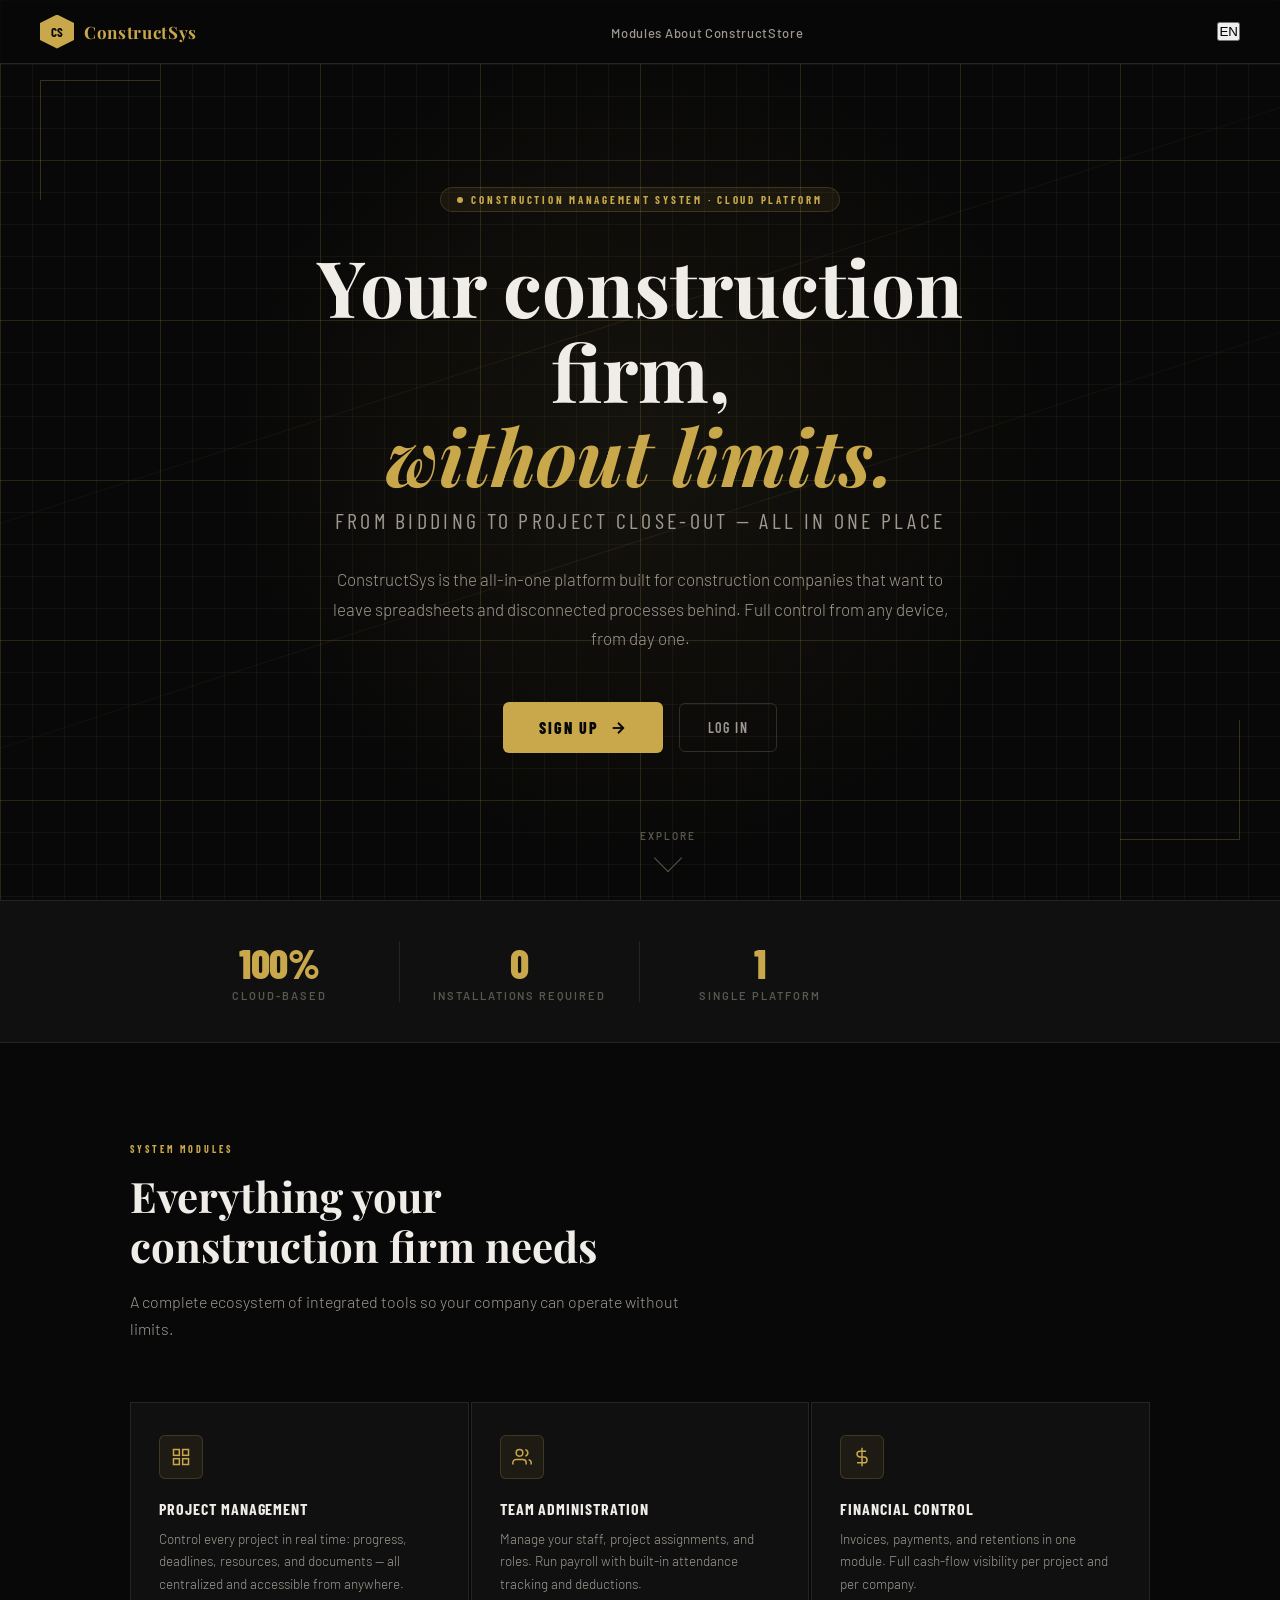
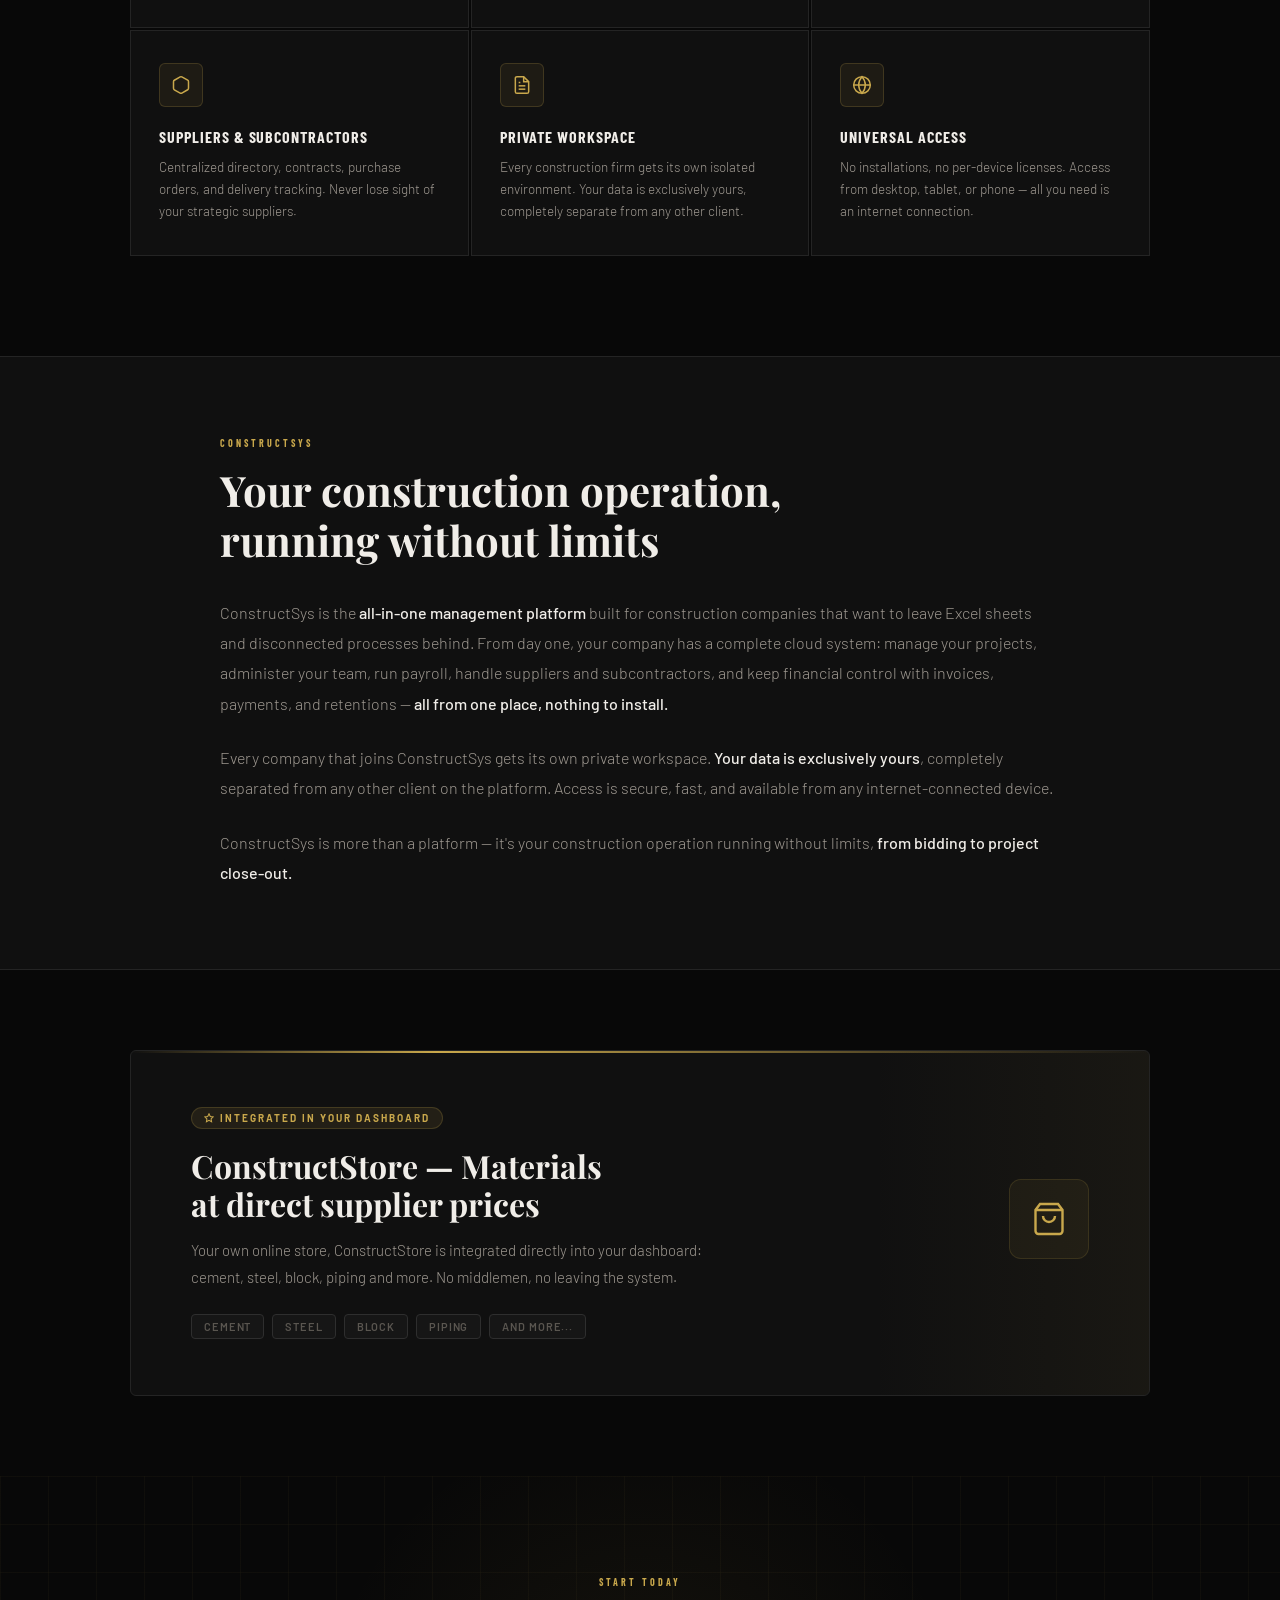
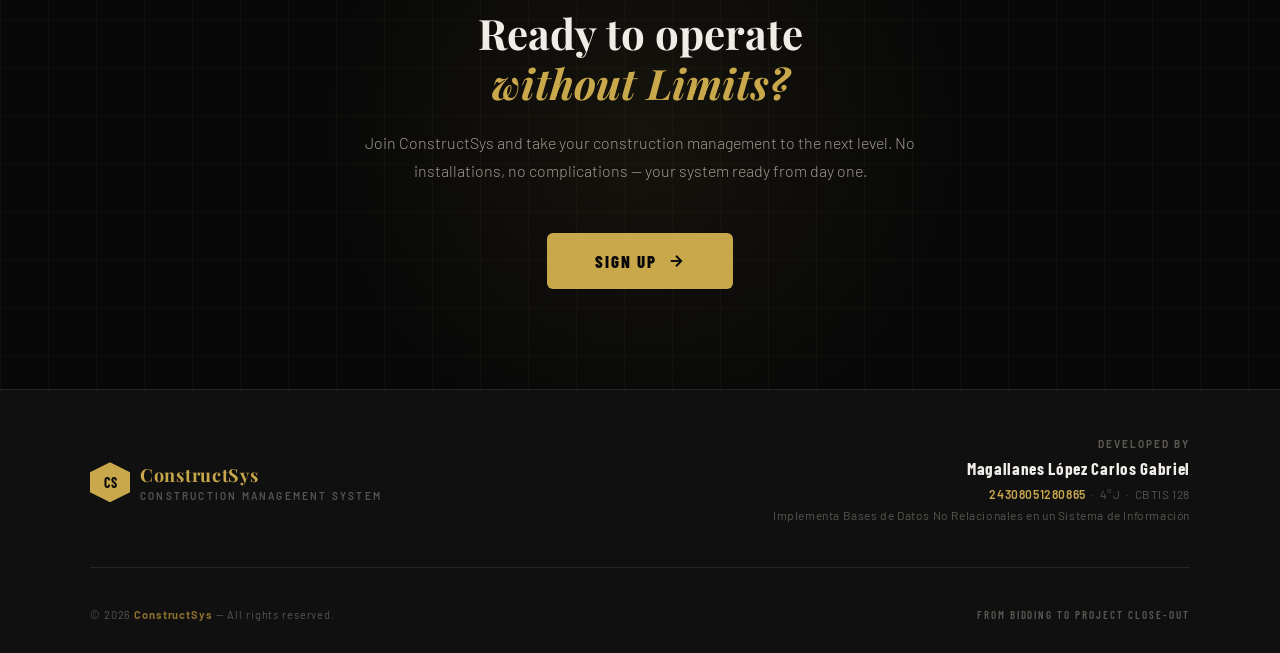
==== commit e7f35c69: "Update print statement from 'Hello' to 'Goodbye'" ====
--- a/src/index.html
+++ b/src/index.html
@@ -20,65 +20,6 @@
 
 		<link rel="stylesheet" href="styles/index.css">
 		<link rel="icon" href="assets/icons/constructsys.ico">
-
-		<!-- Estilos del Toggle de Idioma -->
-		<style>
-			/* Toggle de Idioma */
-			.lang-toggle {
-				display: flex;
-				align-items: center;
-				gap: 8px;
-				background: #1a1a1a;
-				border: 1.5px solid #333;
-				border-radius: 999px;
-				padding: 5px 10px 5px 6px;
-				cursor: pointer;
-				user-select: none;
-				transition: border-color 0.2s;
-				flex-shrink: 0;
-			}
-			.lang-toggle:hover { border-color: var(--gold); }
-			.lang-toggle .lang-switch {
-				width: 34px;
-				height: 18px;
-				background: #333;
-				border-radius: 999px;
-				position: relative;
-				transition: background 0.25s;
-				flex-shrink: 0;
-				box-sizing: border-box;
-			}
-			.lang-toggle .lang-switch::after {
-				content: '';
-				position: absolute;
-				top: 50%;
-				left: 3px;
-				transform: translateY(-50%);
-				width: 14px;
-				height: 14px;
-				background: #888;
-				border-radius: 50%;
-				transition: transform 0.25s, background 0.25s;
-			}
-			.lang-toggle.active .lang-switch {
-				background: #1a1a1a;
-				border: 1.5px solid var(--gold);
-			}
-			.lang-toggle.active .lang-switch::after {
-				transform: translateY(-50%) translateX(16px);
-				background: var(--gold);
-			}
-			.lang-toggle .lang-label {
-				font-size: 13px;
-				font-weight: 600;
-				letter-spacing: 0.08em;
-				color: #888;
-				transition: color 0.25s;
-				min-width: 20px;
-				text-align: center;
-			}
-			.lang-toggle.active .lang-label { color: var(--gold); }
-		</style>
 	</head>
 	<body>
 
@@ -95,21 +36,18 @@
 
 			<!-- Links de Sección -->
 			<div class="nav-links">
-				<a href="#features" class="nav-link" data-i18n="nav_features">Módulos</a>
-				<a href="#about" class="nav-link" data-i18n="nav_about">Nosotros</a>
-				<a href="#store" class="nav-link" data-i18n="nav_store">ConstructStore</a>
+				<a href="#features" class="nav-link" data-i18n="navFeatures">Módulos</a>
+				<a href="#about" class="nav-link" data-i18n="navAbout">Nosotros</a>
+				<a href="#store" class="nav-link" data-i18n="navStore">ConstructStore</a>
 			</div>
 
 			<!-- Botones de Acción + Toggle -->
 			<div class="nav-cta">
-				<!-- Toggle de Idioma -->
-				<button id="lang-toggle" class="lang-toggle" aria-label="Cambiar idioma">
-					<div class="lang-switch"></div>
-					<span id="lang-label" class="lang-label">ES</span>
-				</button>
-
-				<a href="views/login.html" class="nav-link" data-i18n="nav_login">Iniciar Sesión</a>
-				<a href="views/register.html" class="btn-nav" data-i18n="nav_register">Comenzar Ahora</a>
+			    <!-- Toggle de Idioma -->
+			    <button id="lang-toggle" class="lang-toggle" aria-label="Cambiar idioma">
+			        <div class="lang-switch"></div>
+			        <span id="lang-label" class="lang-label">ES</span>
+			    </button>
 			</div>
 
 		</nav>
@@ -135,46 +73,45 @@
 				<!-- Etiqueta Superior -->
 				<div class="hero-eyebrow">
 					<span class="hero-eyebrow-dot"></span>
-					<span data-i18n="hero_eyebrow">Sistema de Gestión de Obras · Plataforma en la Nube</span>
+					<span data-i18n="heroEyebrow">Sistema de Gestión de Obras · Plataforma en la Nube</span>
 				</div>
 
 				<!-- Título Principal -->
 				<h1 class="hero-title">
-					<span data-i18n="hero_title_1">Tu constructora,</span><br>
-					<em data-i18n="hero_title_2">sin límites.</em>
+					<span data-i18n="heroTitle1">Tu constructora,</span><br>
+					<em data-i18n="heroTitle2">sin límites.</em>
 				</h1>
 
 				<!-- Subtítulo -->
-				<p class="hero-tagline" data-i18n="hero_tagline">Desde la licitación hasta el cierre de obra — todo en un solo lugar</p>
+				<p class="hero-tagline" data-i18n="heroTagline">Desde la licitación hasta el cierre de obra — todo en un solo lugar</p>
 
 				<!-- Descripción -->
-				<p class="hero-desc" data-i18n="hero_desc">
-					ConstructSys es la plataforma todo-en-uno diseñada para constructoras que quieren dejar atrás las hojas de cálculo y los procesos desconectados. Control total desde cualquier dispositivo, desde el primer día.
+				<p class="hero-desc" data-i18n="heroDesc">
+				    ConstructSys es la plataforma todo-en-uno diseñada para constructoras que quieren dejar atrás las hojas de cálculo y los procesos desconectados. Control total desde cualquier dispositivo, desde el primer día.
 				</p>
-
+				
 				<!-- Botones de Acción -->
 				<div class="hero-actions">
-
-					<!-- Botón Primario -->
-					<a href="views/register.html" class="btn-primary">
-						<span data-i18n="hero_btn_primary">Registrarse</span>
-						<!-- Flecha hacia la derecha -->
-						<svg viewBox="0 0 24 24" fill="none" stroke="currentColor" stroke-width="2.5">
-							<line x1="5" y1="12" x2="19" y2="12"/>
-							<polyline points="12 5 19 12 12 19"/>
-						</svg>
-					</a>
-
-					<!-- Botón Secundario -->
-					<a href="views/login.html" class="btn-outline" data-i18n="hero_btn_outline">Iniciar Sesión</a>
-
+				
+				    <!-- Botón Primario -->
+				    <a href="views/register.html" class="btn-primary">
+				        <span data-i18n="heroBtnPrimary">Registrarse</span>
+				        <svg viewBox="0 0 24 24" fill="none" stroke="currentColor" stroke-width="2.5">
+				            <line x1="5" y1="12" x2="19" y2="12"/>
+				            <polyline points="12 5 19 12 12 19"/>
+				        </svg>
+				    </a>
+				
+				    <!-- Botón Secundario — Login al lado del primario -->
+				    <a href="views/login.html" class="btn-outline" data-i18n="heroBtnOutline">Iniciar Sesión</a>
+				
 				</div>
 
 			</div>
 
 			<!-- Indicador de Scroll -->
 			<div class="scroll-hint">
-				<span data-i18n="scroll_hint">Explorar</span>
+				<span data-i18n="scrollHint">Explorar</span>
 				<div class="scroll-arrow"></div>
 			</div>
 
@@ -185,18 +122,18 @@
 			<div class="stats-inner">
 
 				<div class="stat-item">
-					<div class="stat-number" data-i18n="stat_cloud_num">100%</div>
-					<div class="stat-label" data-i18n="stat_cloud_lbl">En la Nube</div>
+					<div class="stat-number" data-i18n="statCloudNum">100%</div>
+					<div class="stat-label" data-i18n="statCloudLbl">En la Nube</div>
 				</div>
 
 				<div class="stat-item">
-					<div class="stat-number" data-i18n="stat_inst_num">0</div>
-					<div class="stat-label" data-i18n="stat_inst_lbl">Instalaciones Requeridas</div>
+					<div class="stat-number" data-i18n="statInstNum">0</div>
+					<div class="stat-label" data-i18n="statInstLbl">Instalaciones Requeridas</div>
 				</div>
 
 				<div class="stat-item">
-					<div class="stat-number" data-i18n="stat_plat_num">1</div>
-					<div class="stat-label" data-i18n="stat_plat_lbl">Sola Plataforma</div>
+					<div class="stat-number" data-i18n="statPlatNum">1</div>
+					<div class="stat-label" data-i18n="statPlatLbl">Sola Plataforma</div>
 				</div>
 
 			</div>
@@ -206,9 +143,9 @@
 		<section id="features" class="features">
 
 			<!-- Encabezado de la Sección -->
-			<div class="section-eyebrow" data-i18n="feat_eyebrow">Módulos del Sistema</div>
-			<h2 class="section-title" data-i18n="feat_title" data-i18n-html>Todo lo que necesita<br>tu constructora</h2>
-			<p class="section-sub" data-i18n="feat_sub">Un ecosistema completo de herramientas integradas para que tu empresa opere sin límites.</p>
+			<div class="section-eyebrow" data-i18n="featEyebrow">Módulos del Sistema</div>
+			<h2 class="section-title" data-i18n="featTitle" data-i18n-html>Todo lo que necesita<br>tu constructora</h2>
+			<p class="section-sub" data-i18n="featSub">Un ecosistema completo de herramientas integradas para que tu empresa opere sin límites.</p>
 
 			<!-- Cuadrícula de Tarjetas -->
 			<div class="features-grid">
@@ -223,8 +160,8 @@
 							<rect x="14" y="14" width="7" height="7"/>
 						</svg>
 					</div>
-					<div class="feature-title" data-i18n="feat_proj_title">Gestión de Proyectos</div>
-					<div class="feature-desc" data-i18n="feat_proj_desc">
+					<div class="feature-title" data-i18n="featProjTitle">Gestión de Proyectos</div>
+					<div class="feature-desc" data-i18n="featProjDesc">
 						Controla cada obra en tiempo real: avances, plazos, recursos y documentos, todo centralizado y accesible desde cualquier lugar.
 					</div>
 				</div>
@@ -239,8 +176,8 @@
 							<path d="M16 3.13a4 4 0 0 1 0 7.75"/>
 						</svg>
 					</div>
-					<div class="feature-title" data-i18n="feat_team_title">Administración de Equipo</div>
-					<div class="feature-desc" data-i18n="feat_team_desc">
+					<div class="feature-title" data-i18n="featTeamTitle">Administración de Equipo</div>
+					<div class="feature-desc" data-i18n="featTeamDesc">
 						Gestiona tu personal, asignaciones por obra y roles. Lleva la nómina integrada con control de asistencia y deducciones.
 					</div>
 				</div>
@@ -253,8 +190,8 @@
 							<path d="M17 5H9.5a3.5 3.5 0 0 0 0 7h5a3.5 3.5 0 0 1 0 7H6"/>
 						</svg>
 					</div>
-					<div class="feature-title" data-i18n="feat_fin_title">Control Financiero</div>
-					<div class="feature-desc" data-i18n="feat_fin_desc">
+					<div class="feature-title" data-i18n="featFinTitle">Control Financiero</div>
+					<div class="feature-desc" data-i18n="featFinDesc">
 						Facturas, pagos y retenciones en un solo módulo. Visibilidad completa del flujo de caja por proyecto y por empresa.
 					</div>
 				</div>
@@ -266,8 +203,8 @@
 							<path d="M21 16V8a2 2 0 0 0-1-1.73l-7-4a2 2 0 0 0-2 0l-7 4A2 2 0 0 0 3 8v8a2 2 0 0 0 1 1.73l7 4a2 2 0 0 0 2 0l7-4A2 2 0 0 0 21 16z"/>
 						</svg>
 					</div>
-					<div class="feature-title" data-i18n="feat_sup_title">Proveedores y Subcontratistas</div>
-					<div class="feature-desc" data-i18n="feat_sup_desc">
+					<div class="feature-title" data-i18n="featSupTitle">Proveedores y Subcontratistas</div>
+					<div class="feature-desc" data-i18n="featSupDesc">
 						Directorio centralizado, contratos, órdenes de compra y seguimiento de entregas. Nunca pierdas de vista a tus proveedores estratégicos.
 					</div>
 				</div>
@@ -283,8 +220,8 @@
 							<polyline points="10 9 9 9 8 9"/>
 						</svg>
 					</div>
-					<div class="feature-title" data-i18n="feat_priv_title">Espacio Privado</div>
-					<div class="feature-desc" data-i18n="feat_priv_desc">
+					<div class="feature-title" data-i18n="featPrivTitle">Espacio Privado</div>
+					<div class="feature-desc" data-i18n="featPrivDesc">
 						Cada constructora tiene su propio entorno aislado. Tus datos son exclusivamente tuyos, completamente separados de cualquier otro cliente.
 					</div>
 				</div>
@@ -298,8 +235,8 @@
 							<path d="M12 2a15.3 15.3 0 0 1 4 10 15.3 15.3 0 0 1-4 10 15.3 15.3 0 0 1-4-10 15.3 15.3 0 0 1 4-10z"/>
 						</svg>
 					</div>
-					<div class="feature-title" data-i18n="feat_acc_title">Acceso Universal</div>
-					<div class="feature-desc" data-i18n="feat_acc_desc">Sin instalaciones, sin licencias por dispositivo. Accede desde computadora, tablet o celular con solo una conexión a internet.</div>
+					<div class="feature-title" data-i18n="featAccTitle">Acceso Universal</div>
+					<div class="feature-desc" data-i18n="featAccDesc">Sin instalaciones, sin licencias por dispositivo. Accede desde computadora, tablet o celular con solo una conexión a internet.</div>
 				</div>
 
 			</div>
@@ -311,19 +248,19 @@
 			<div class="copy-inner">
 
 				<!-- Encabezado de la Sección -->
-				<div class="section-eyebrow" data-i18n="copy_eyebrow">ConstructSys</div>
-				<h2 class="section-title" data-i18n="copy_title" data-i18n-html>La operación de tu constructora,<br>funcionando sin límites</h2>
+				<div class="section-eyebrow" data-i18n="copyEyebrow">ConstructSys</div>
+				<h2 class="section-title" data-i18n="copyTitle" data-i18n-html>La operación de tu constructora,<br>funcionando sin límites</h2>
 
 				<!-- Cuerpo del Texto -->
 				<div class="copy-body">
 					<p>
-						<span data-i18n="copy_p1_a">ConstructSys es la </span><span class="copy-highlight" data-i18n="copy_p1_hl1">plataforma de gestión todo-en-uno</span><span data-i18n="copy_p1_b"> diseñada para constructoras que quieren dejar atrás las hojas de Excel y los procesos desconectados. Desde el primer día, tu empresa tiene un sistema completo en la nube: controla tus proyectos, administra a tu equipo, lleva la nómina, gestiona proveedores y subcontratistas, y mantén el control financiero con facturas, pagos y retenciones — </span><span class="copy-highlight" data-i18n="copy_p1_hl2">todo desde un solo lugar y sin instalar nada.</span>
+						<span data-i18n="copyP1a">ConstructSys es la </span><span class="copy-highlight" data-i18n="copyP1hl1">plataforma de gestión todo-en-uno</span><span data-i18n="copyP1b"> diseñada para constructoras que quieren dejar atrás las hojas de Excel y los procesos desconectados. Desde el primer día, tu empresa tiene un sistema completo en la nube: controla tus proyectos, administra a tu equipo, lleva la nómina, gestiona proveedores y subcontratistas, y mantén el control financiero con facturas, pagos y retenciones — </span><span class="copy-highlight" data-i18n="copyP1hl2">todo desde un solo lugar y sin instalar nada.</span>
 					</p>
 					<p>
-						<span data-i18n="copy_p2_a">Cada constructora que entra a ConstructSys obtiene su propio espacio privado. </span><span class="copy-highlight" data-i18n="copy_p2_hl">Tus datos son exclusivamente tuyos</span><span data-i18n="copy_p2_b">, completamente separados de cualquier otro cliente de la plataforma. El acceso es seguro, rápido y disponible desde cualquier dispositivo con internet.</span>
+						<span data-i18n="copyP2a">Cada constructora que entra a ConstructSys obtiene su propio espacio privado. </span><span class="copy-highlight" data-i18n="copyP2hl">Tus datos son exclusivamente tuyos</span><span data-i18n="copyP2b">, completamente separados de cualquier otro cliente de la plataforma. El acceso es seguro, rápido y disponible desde cualquier dispositivo con internet.</span>
 					</p>
 					<p>
-						<span data-i18n="copy_p3_a">ConstructSys no es solo una plataforma — es la operación de tu constructora funcionando sin límites, </span><span class="copy-highlight" data-i18n="copy_p3_hl">desde la licitación hasta el cierre de obra.</span>
+						<span data-i18n="copyP3a">ConstructSys no es solo una plataforma — es la operación de tu constructora funcionando sin límites, </span><span class="copy-highlight" data-i18n="copyP3hl">desde la licitación hasta el cierre de obra.</span>
 					</p>
 				</div>
 
@@ -345,20 +282,20 @@
 						<svg width="10" height="10" viewBox="0 0 24 24" fill="none" stroke="currentColor" stroke-width="2.5">
 							<polygon points="12 2 15.09 8.26 22 9.27 17 14.14 18.18 21.02 12 17.77 5.82 21.02 7 14.14 2 9.27 8.91 8.26 12 2"/>
 						</svg>
-						<span data-i18n="store_badge">Integrado en tu Dashboard</span>
+						<span data-i18n="storeBadge">Integrado en tu Dashboard</span>
 					</div>
 
 					<!-- Título y Descripción -->
-					<h3 class="store-title" data-i18n="store_title" data-i18n-html>ConstructStore — Materiales<br>al precio del proveedor directo</h3>
-					<p class="store-desc" data-i18n="store_desc">Tu propia tienda en línea, ConstructStore está integrado directamente en tu dashboard: cemento, acero, block, tubería y más. Sin intermediarios, sin salir del sistema.</p>
+					<h3 class="store-title" data-i18n="storeTitle" data-i18n-html>ConstructStore — Materiales<br>al precio del proveedor directo</h3>
+					<p class="store-desc" data-i18n="storeDesc">Tu propia tienda en línea, ConstructStore está integrado directamente en tu dashboard: cemento, acero, block, tubería y más. Sin intermediarios, sin salir del sistema.</p>
 
 					<!-- Etiquetas de Materiales -->
 					<div class="store-items">
-						<span class="store-tag" data-i18n="store_tag1">Cemento</span>
-						<span class="store-tag" data-i18n="store_tag2">Acero</span>
-						<span class="store-tag" data-i18n="store_tag3">Block</span>
-						<span class="store-tag" data-i18n="store_tag4">Tubería</span>
-						<span class="store-tag" data-i18n="store_tag5">Y más...</span>
+						<span class="store-tag" data-i18n="storeTag1">Cemento</span>
+						<span class="store-tag" data-i18n="storeTag2">Acero</span>
+						<span class="store-tag" data-i18n="storeTag3">Block</span>
+						<span class="store-tag" data-i18n="storeTag4">Tubería</span>
+						<span class="store-tag" data-i18n="storeTag5">Y más...</span>
 					</div>
 
 				</div>
@@ -388,16 +325,16 @@
 			<div class="final-cta-content">
 
 				<!-- Encabezado -->
-				<div class="section-eyebrow" data-i18n="final_eyebrow">Empieza Hoy</div>
+				<div class="section-eyebrow" data-i18n="finalEyebrow">Empieza Hoy</div>
 				<h2 class="section-title">
-					<span data-i18n="final_title">¿Listo para operar</span><br>
-					<em style="font-style:italic; color:var(--gold)" data-i18n="final_title_em">sin Límites?</em>
+					<span data-i18n="finalTitle">¿Listo para operar</span><br>
+					<em style="font-style:italic; color:var(--gold)" data-i18n="finalTitleEm">sin Límites?</em>
 				</h2>
-				<p class="final-cta-desc" data-i18n="final_desc">Únete a ConstructSys y lleva la gestión de tu constructora al siguiente nivel. Sin instalaciones, sin complicaciones — tu sistema listo desde el primer día.</p>
+				<p class="final-cta-desc" data-i18n="finalDesc">Únete a ConstructSys y lleva la gestión de tu constructora al siguiente nivel. Sin instalaciones, sin complicaciones — tu sistema listo desde el primer día.</p>
 
 				<!-- Botón Primario -->
 				<a href="views/register.html" class="btn-primary" style="display:inline-flex; font-size:17px; padding:18px 48px;">
-					<span data-i18n="final_btn">Registrarse</span>
+					<span data-i18n="finalBtn">Registrarse</span>
 					<svg viewBox="0 0 24 24" fill="none" stroke="currentColor" stroke-width="2.5">
 						<line x1="5" y1="12" x2="19" y2="12"/>
 						<polyline points="12 5 19 12 12 19"/>
@@ -422,13 +359,13 @@
 						</div>
 						<div class="footer-brand-info">
 							<div class="footer-brand-name">ConstructSys</div>
-							<div class="footer-brand-sub" data-i18n="footer_sub">Sistema de Gestión de Obras</div>
+							<div class="footer-brand-sub" data-i18n="footerSub">Sistema de Gestión de Obras</div>
 						</div>
 					</a>
 
 					<!-- Datos del Desarrollador -->
 					<div class="footer-dev">
-						<div class="footer-dev-label" data-i18n="footer_dev_lbl">Desarrollado por</div>
+						<div class="footer-dev-label" data-i18n="footerDevLbl">Desarrollado por</div>
 						<div class="footer-dev-name">Magallanes López Carlos Gabriel</div>
 						<div class="footer-dev-meta">
 							<strong>24308051280865</strong> &nbsp;·&nbsp; 4°J &nbsp;·&nbsp; CBTIS 128<br>
@@ -441,9 +378,9 @@
 				<!-- Sección Inferior del Footer -->
 				<div class="footer-bottom">
 					<div class="footer-copy">
-						&copy; 2026 <strong>ConstructSys</strong> — <span data-i18n="footer_copy">Todos los derechos reservados.</span>
-					</div>
-					<div class="footer-tagline" data-i18n="footer_tagline">Desde la licitación hasta al cierre de obra</div>
+						&copy; 2026 <strong>ConstructSys</strong> — <span data-i18n="footerCopy">Todos los derechos reservados.</span>
+					</div>
+					<div class="footer-tagline" data-i18n="footerTagline">Desde la licitación hasta al cierre de obra</div>
 				</div>
 
 			</div>
@@ -451,7 +388,6 @@
 
 		<!-- Scripts -->
 		<script src="scripts/index.js"></script>
-		<script src="scripts/translations.js"></script>
 
 	</body>
 </html>
--- a/src/styles/index.css
+++ b/src/styles/index.css
@@ -970,6 +970,17 @@
 	color: var(--text3);
 }
 
+/* Scroll suave al navegar por anclas */
+html {
+    scroll-behavior: smooth;
+}
+
+/* Offset para que el nav fijo no tape la sección */
+section[id],
+div[id] {
+    scroll-margin-top: 80px;
+}
+
 /* ─── RESPONSIVE ─── */
 
 /* Pantallas menores a 768px */
@@ -1049,4 +1060,4 @@
 	}
 }
 
-/*****************************************************************************************************************************************************************************/+/*****************************************************************************************************************************************************************************/
